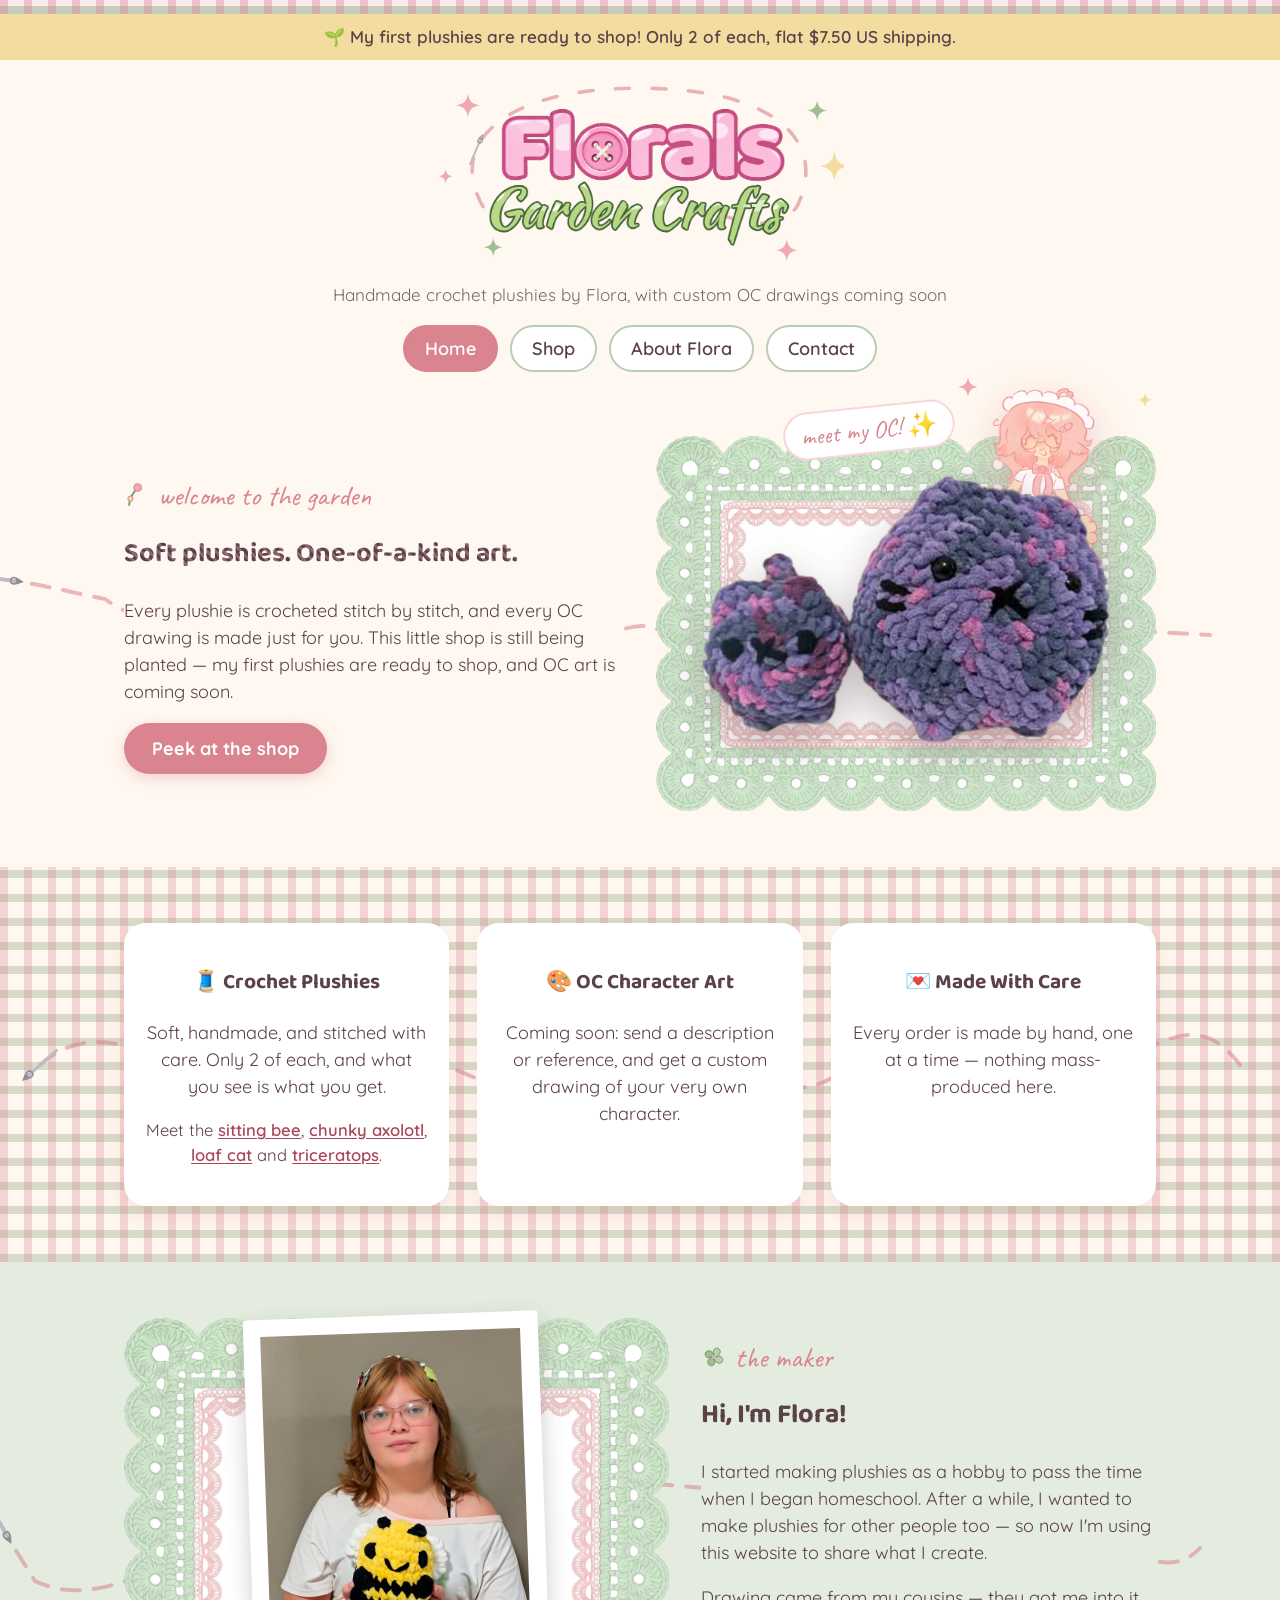
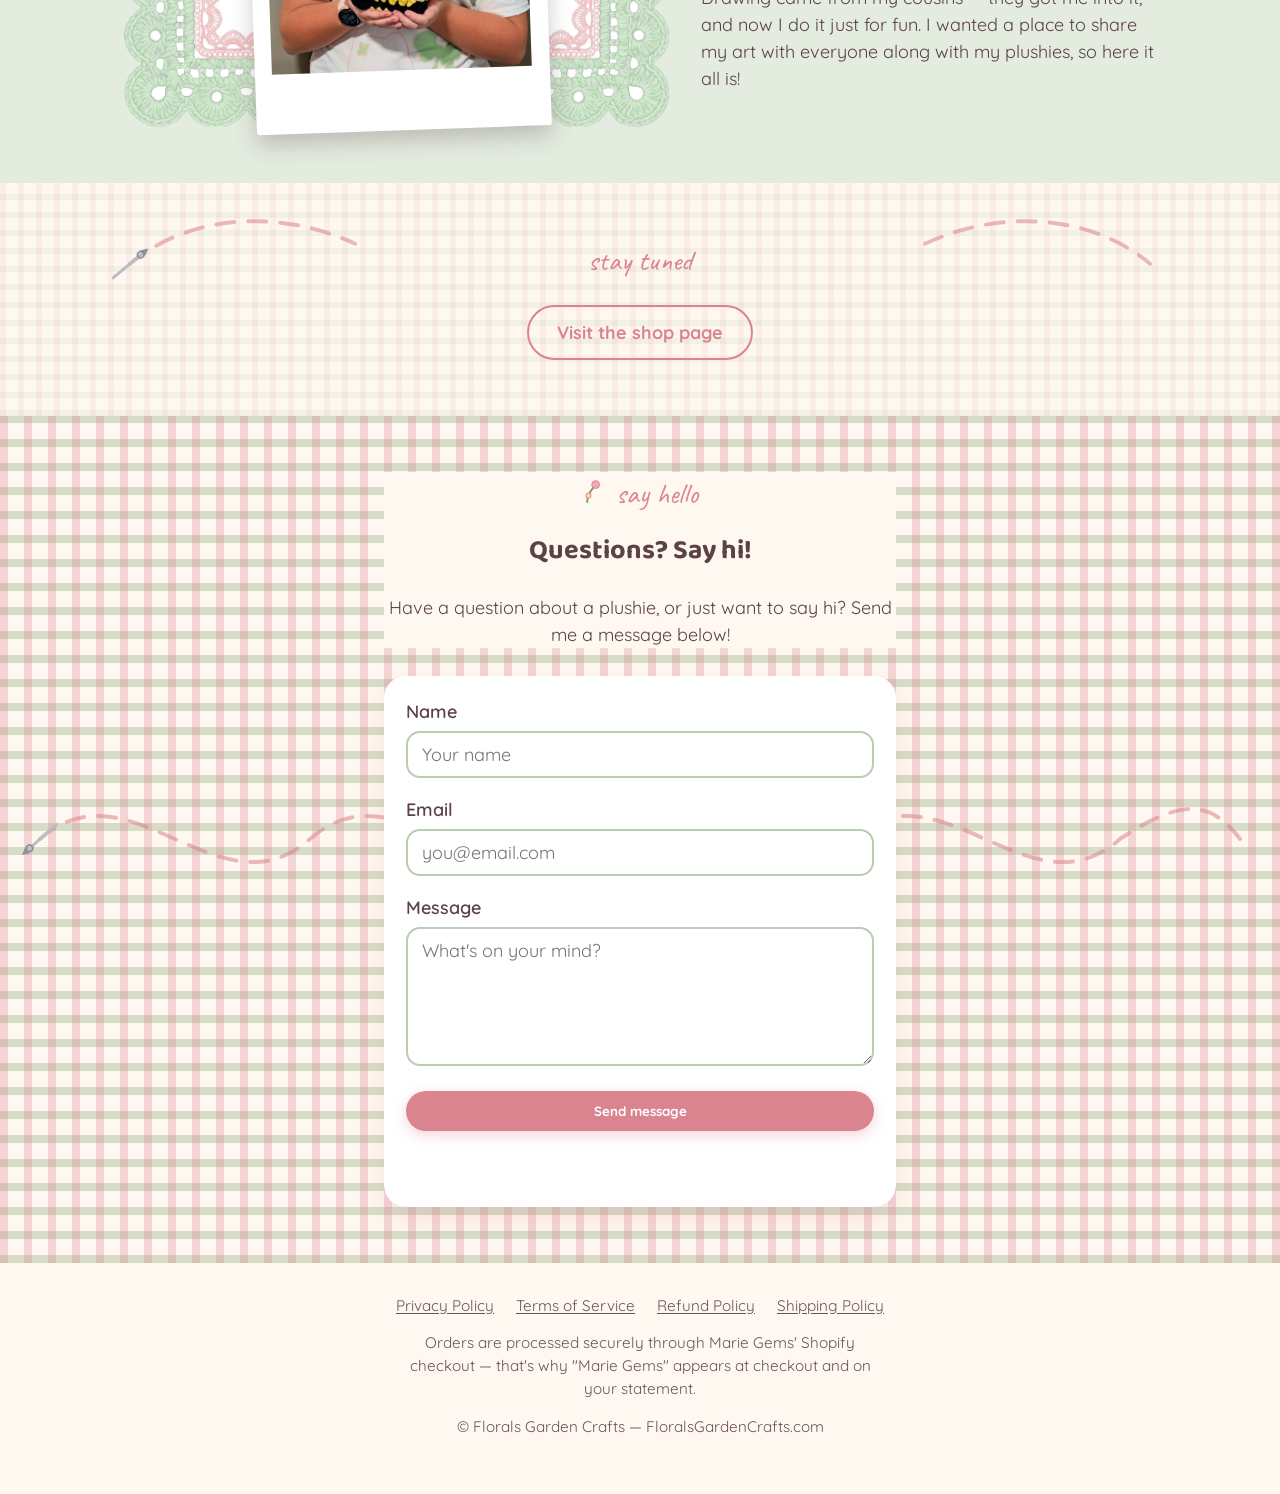
==== index.html @ adfc2976 "Add cache-busting version to CSS/JS links so returning visitors get current styles Co-Authored-By: C" ====
<!DOCTYPE html>
<html lang="en">
<head>
<meta charset="UTF-8">
<meta name="viewport" content="width=device-width, initial-scale=1.0">
<title>Handmade Crochet Plushies by Flora | Florals Garden Crafts</title>
<meta name="description" content="Shop handmade crochet plushies made by Flora: a sitting bee, chunky axolotl, loaf cat and triceratops. Only 2 of each, with flat $7.50 US shipping. Buy now.">
<meta name="robots" content="index, follow, max-image-preview:large">
<link rel="canonical" href="https://floralsgardencrafts.com/">
<meta name="theme-color" content="#F7D7DC">
<link rel="icon" href="favicon.ico" sizes="any">
<link rel="apple-touch-icon" href="apple-touch-icon.png">
<meta property="og:type" content="website">
<meta property="og:site_name" content="Florals Garden Crafts">
<meta property="og:title" content="Handmade Crochet Plushies by Flora | Florals Garden Crafts">
<meta property="og:description" content="Shop handmade crochet plushies made by Flora: a sitting bee, chunky axolotl, loaf cat and triceratops. Only 2 of each, with flat $7.50 US shipping. Buy now.">
<meta property="og:url" content="https://floralsgardencrafts.com/">
<meta property="og:image" content="https://floralsgardencrafts.com/og-image.jpg">
<meta property="og:image:width" content="1200">
<meta property="og:image:height" content="630">
<meta property="og:image:alt" content="Florals Garden Crafts logo above four handmade crochet plushies: a sitting bee, a chunky axolotl, a loaf cat and a triceratops">
<meta name="twitter:card" content="summary_large_image">
<meta name="twitter:title" content="Handmade Crochet Plushies by Flora | Florals Garden Crafts">
<meta name="twitter:description" content="Shop handmade crochet plushies made by Flora: a sitting bee, chunky axolotl, loaf cat and triceratops. Only 2 of each, with flat $7.50 US shipping. Buy now.">
<meta name="twitter:image" content="https://floralsgardencrafts.com/og-image.jpg">
<link rel="preconnect" href="https://fonts.googleapis.com">
<link rel="preconnect" href="https://fonts.gstatic.com" crossorigin>
<link rel="stylesheet" href="https://fonts.googleapis.com/css2?family=Baloo+2:wght@500;700;800&family=Caveat:wght@600;700&family=Quicksand:wght@400;500;600;700&display=swap">
<link rel="preload" as="image" href="assets/photo-frame.webp" type="image/webp" fetchpriority="high">
<link rel="stylesheet" href="style.css?v=20260921b">
<script type="application/ld+json">
{
  "@context": "https://schema.org",
  "@graph": [
    {
      "@type": "Organization",
      "@id": "https://floralsgardencrafts.com/#organization",
      "name": "Florals Garden Crafts",
      "url": "https://floralsgardencrafts.com/",
      "logo": {
        "@type": "ImageObject",
        "url": "https://floralsgardencrafts.com/assets/logo.png",
        "width": 900,
        "height": 469
      },
      "description": "Florals Garden Crafts is a small handmade shop by Flora. She crochets plushies by hand and will offer custom OC (original character) drawings soon. Orders check out through the Marie Gems Shopify store, which Flora's mom runs.",
      "contactPoint": {
        "@type": "ContactPoint",
        "contactType": "customer support",
        "url": "https://floralsgardencrafts.com/contact.html"
      }
    },
    {
      "@type": "WebSite",
      "@id": "https://floralsgardencrafts.com/#website",
      "url": "https://floralsgardencrafts.com/",
      "name": "Florals Garden Crafts",
      "inLanguage": "en-US",
      "publisher": {
        "@id": "https://floralsgardencrafts.com/#organization"
      }
    },
    {
      "@id": "https://floralsgardencrafts.com/#webpage",
      "url": "https://floralsgardencrafts.com/",
      "name": "Handmade Crochet Plushies by Flora | Florals Garden Crafts",
      "description": "Shop handmade crochet plushies made by Flora: a sitting bee, chunky axolotl, loaf cat and triceratops. Only 2 of each, with flat $7.50 US shipping. Buy now.",
      "inLanguage": "en-US",
      "isPartOf": {
        "@id": "https://floralsgardencrafts.com/#website"
      },
      "about": {
        "@id": "https://floralsgardencrafts.com/#organization"
      },
      "primaryImageOfPage": {
        "@type": "ImageObject",
        "url": "https://floralsgardencrafts.com/og-image.jpg",
        "width": 1200,
        "height": 630
      },
      "@type": "WebPage"
    }
  ]
}
</script>
</head>
<body>
<a class="skip-link" href="#main">Skip to main content</a>

<div class="gingham-strip"></div>
<div class="coming-soon-banner">🌱 My first plushies are ready to shop! Only 2 of each, flat $7.50 US shipping.</div>

<header class="site-header wrap">
  <a href="/" class="wordmark">
    <div class="logo-frame">
      <svg class="logo-swoosh" viewBox="0 0 400 210" aria-hidden="true">
        <defs>
          <path id="fgc-sparkle" d="M0,-9 C1,-3 3,-1 9,0 C3,1 1,3 0,9 C-1,3 -3,1 -9,0 C-3,-1 -1,-3 0,-9 Z"/>
        </defs>
        <path id="logoSwooshPath" class="logo-swoosh-yarn" d="M45,135 C10,75 60,18 200,18 C340,18 385,75 355,135 C335,162 300,150 270,140" fill="none" stroke="#D9848F" stroke-width="3.5" stroke-linecap="round" opacity="0.6"/>
        <g transform="translate(30,35) scale(1.3)"><use href="#fgc-sparkle" class="logo-sparkle" fill="#F0A9B4" style="animation-delay: 0s;"/></g>
        <g transform="translate(375,40) scale(1.1)"><use href="#fgc-sparkle" class="logo-sparkle" fill="#9EBF93" style="animation-delay: 0.5s;"/></g>
        <g transform="translate(55,175) scale(1)"><use href="#fgc-sparkle" class="logo-sparkle" fill="#9EBF93" style="animation-delay: 1s;"/></g>
        <g transform="translate(345,178) scale(1.2)"><use href="#fgc-sparkle" class="logo-sparkle" fill="#F0A9B4" style="animation-delay: 1.5s;"/></g>
        <g transform="translate(392,95) scale(1.6)"><use href="#fgc-sparkle" class="logo-sparkle" fill="#F3DCA0" style="animation-delay: 0.8s;"/></g>
        <g transform="translate(8,105) scale(0.8)"><use href="#fgc-sparkle" class="logo-sparkle" fill="#F0A9B4" style="animation-delay: 1.9s;"/></g>
        <g class="logo-stitch-needle">
          <path d="M16,0 L11,-2.4 L11,2.4 Z" fill="#8A9096"/>
          <line x1="13" y1="0" x2="-16" y2="0" stroke="#B9BEC4" stroke-width="2" stroke-linecap="round"/>
          <circle cx="9" cy="0" r="2.2" fill="none" stroke="#8A9096" stroke-width="1.1"/>
          <animateMotion dur="16s" repeatCount="indefinite" rotate="auto">
            <mpath href="#logoSwooshPath"/>
          </animateMotion>
        </g>
      </svg>
      <img src="assets/logo.webp" alt="Florals Garden Crafts" class="site-logo" width="900" height="469">
    </div>
  </a>
  <p class="tagline">Handmade crochet plushies by Flora, with custom OC drawings coming soon</p>
  <input type="checkbox" id="nav-toggle" class="nav-toggle-checkbox" aria-label="Menu">
  <label for="nav-toggle" class="nav-toggle-label" aria-label="Toggle menu">
    <span></span><span></span><span></span>
  </label>
  <nav class="main-nav">
    <a href="/" class="active">Home</a>
    <a href="shop.html">Shop</a>
    <a href="#about">About Flora</a>
    <a href="contact.html">Contact</a>
  </nav>
</header>

<main id="main">

<section>
  <div class="wrap grid-2 weave-host hero-grid">
    <div class="mascot-hero-wrap">
      <span class="mascot-tag">meet my OC! ✨</span>
      <span class="mascot-img-wrap">
        <img src="assets/mascot-flora.webp" alt="Florals Garden Crafts mascot — a pink-haired chibi character in a lace-trimmed dress, one of Flora's own OC drawings" class="mascot-hero" width="440" height="743">
        <svg class="mascot-sparkle" viewBox="0 0 20 20" style="top: -12px; left: -10px; animation-delay: 0s;" aria-hidden="true"><path d="M10,1 C11,7 13,9 19,10 C13,11 11,13 10,19 C9,13 7,11 1,10 C7,9 9,7 10,1 Z" fill="#F0A9B4"/></svg>
        <svg class="mascot-sparkle" viewBox="0 0 20 20" style="top: 4px; right: -16px; width: 16px; height: 16px; animation-delay: 0.6s;" aria-hidden="true"><path d="M10,1 C11,7 13,9 19,10 C13,11 11,13 10,19 C9,13 7,11 1,10 C7,9 9,7 10,1 Z" fill="#F3DCA0"/></svg>
        <svg class="mascot-sparkle" viewBox="0 0 20 20" style="top: 40%; left: -18px; width: 18px; height: 18px; animation-delay: 1.1s;" aria-hidden="true"><path d="M10,1 C11,7 13,9 19,10 C13,11 11,13 10,19 C9,13 7,11 1,10 C7,9 9,7 10,1 Z" fill="#9EBF93"/></svg>
      </span>
    </div>
    <div class="stitch-overlay-mobile" style="top: -40px; width: 220px; height: 780px;">
      <svg class="stitch-yarn-svg" viewBox="0 0 220 780" aria-hidden="true">
        <path class="stitch-yarn" d="M 110,-20 C 20,60 200,130 110,200 C 20,270 200,340 110,410 C 20,480 200,550 110,620 C 40,670 90,700 110,740"/>
      </svg>
      <svg class="stitch-needle-v" width="16" height="52" viewBox="0 0 16 52" aria-hidden="true" style="offset-path: path('M 110,-20 C 20,60 200,130 110,200 C 20,270 200,340 110,410 C 20,480 200,550 110,620 C 40,670 90,700 110,740');">
        <line x1="8" y1="6" x2="8" y2="48" stroke="#B9BEC4" stroke-width="3" stroke-linecap="round"/>
        <circle cx="8" cy="12" r="3.2" fill="none" stroke="#8A9096" stroke-width="1.6"/>
        <path d="M8,2 L11.5,9 L4.5,9 Z" fill="#8A9096"/>
      </svg>
    </div>
    <div class="stitch-overlay-hero">
      <svg class="stitch-yarn-svg" viewBox="0 0 1160 440" aria-hidden="true">
        <path class="stitch-yarn" d="M -60,175 C -20,180 10,188 45,195 C 90,230 250,260 420,255 C 480,250 520,235 564,225 C 580,220 590,222 596,225 C 700,230 900,225 1096,228 C 1115,229 1135,230 1150,231"/>
      </svg>
      <svg class="stitch-needle-hero" width="52" height="16" viewBox="0 0 52 16" aria-hidden="true">
        <line x1="6" y1="8" x2="48" y2="8" stroke="#B9BEC4" stroke-width="3" stroke-linecap="round"/>
        <circle cx="12" cy="8" r="3.2" fill="none" stroke="#8A9096" stroke-width="1.6"/>
        <path d="M2,8 L9,4.5 L9,11.5 Z" fill="#8A9096"/>
      </svg>
    </div>
    <div class="above-stitch">
      <div class="eyebrow-row">
        <svg class="mini-flourish" width="26" height="26" viewBox="0 0 40 40" fill="none" aria-hidden="true">
          <path d="M8 34 C8 20 16 14 20 8" stroke="#7A9D6E" stroke-width="3" stroke-linecap="round"/>
          <circle cx="21" cy="7" r="6" fill="#F0A9B4" stroke="#D9848F" stroke-width="1.5"/>
          <circle cx="10" cy="24" r="4" fill="#F3DCA0" stroke="#D9848F" stroke-width="1.5"/>
        </svg>
        <span class="eyebrow">welcome to the garden</span>
      </div>
      <h1>
        <span class="stitch-word" style="animation-delay: 0.1s;"><span class="yarn-text">Soft</span></span>
        <span class="stitch-word" style="animation-delay: 0.28s;"><span class="yarn-text">plushies.</span></span>
        <span class="stitch-word" style="animation-delay: 0.46s;"><span class="yarn-text">One-of-a-kind</span></span>
        <span class="stitch-word" style="animation-delay: 0.64s;"><span class="yarn-text">art.</span></span>
      </h1>
      <p>Every plushie is crocheted stitch by stitch, and every OC drawing is made just for you. This little shop is still being planted — my first plushies are ready to shop, and OC art is coming soon.</p>
      <a href="shop.html" class="btn-pill">Peek at the shop</a>
    </div>
    <div class="photo-frame">
      <img src="assets/plushie-mama-and-kitten.webp" alt="Preview: a mama and baby crochet cat plushie set, in purple and pink yarn — not yet a live product" class="photo-frame-pop" style="width: 82%;" width="800" height="524" fetchpriority="high">
    </div>
  </div>
</section>

<section class="gingham-bg">
  <div class="wrap weave-host">
    <div class="stitch-overlay">
      <svg class="stitch-yarn-svg" viewBox="0 0 1160 200" aria-hidden="true">
        <path class="stitch-yarn" d="M -20,100 C 70,20 160,180 250,100 C 340,20 430,180 520,100 C 610,20 700,180 790,100 C 880,20 970,180 1060,100 C 1120,60 1150,60 1180,100"/>
      </svg>
      <svg class="stitch-needle" width="52" height="16" viewBox="0 0 52 16" aria-hidden="true">
        <line x1="6" y1="8" x2="48" y2="8" stroke="#B9BEC4" stroke-width="3" stroke-linecap="round"/>
        <circle cx="12" cy="8" r="3.2" fill="none" stroke="#8A9096" stroke-width="1.6"/>
        <path d="M2,8 L9,4.5 L9,11.5 Z" fill="#8A9096"/>
      </svg>
    </div>
    <div class="stitch-overlay-mobile" style="top: -60px; width: 220px; height: 740px;">
      <svg class="stitch-yarn-svg" viewBox="0 0 220 740" aria-hidden="true">
        <path class="stitch-yarn" d="M 110,20 C 20,110 200,200 110,290 C 20,380 200,470 110,560 C 20,650 90,700 110,740"/>
      </svg>
      <svg class="stitch-needle-v" width="16" height="52" viewBox="0 0 16 52" aria-hidden="true" style="offset-path: path('M 110,20 C 20,110 200,200 110,290 C 20,380 200,470 110,560 C 20,650 90,700 110,740');">
        <line x1="8" y1="6" x2="8" y2="48" stroke="#B9BEC4" stroke-width="3" stroke-linecap="round"/>
        <circle cx="8" cy="12" r="3.2" fill="none" stroke="#8A9096" stroke-width="1.6"/>
        <path d="M8,2 L11.5,9 L4.5,9 Z" fill="#8A9096"/>
      </svg>
    </div>
    <h2 class="sr-only">What I make</h2>
    <div class="grid-cards">
      <div class="scallop-card center reveal" style="transition-delay: 0s;">
        <h3>🧵 Crochet Plushies</h3>
        <p>Soft, handmade, and stitched with care. Only 2 of each, and what you see is what you get.</p>
        <p class="card-links">Meet the <a class="text-link" href="shop.html#sitting-bee">sitting bee</a>, <a class="text-link" href="shop.html#chunky-axolotl">chunky axolotl</a>, <a class="text-link" href="shop.html#loaf-cat">loaf cat</a> and <a class="text-link" href="shop.html#triceratops">triceratops</a>.</p>
      </div>
      <div class="scallop-card center reveal" style="transition-delay: 0.08s;">
        <h3>🎨 OC Character Art</h3>
        <p>Coming soon: send a description or reference, and get a custom drawing of your very own character.</p>
      </div>
      <div class="scallop-card center reveal" style="transition-delay: 0.16s;">
        <h3>💌 Made With Care</h3>
        <p>Every order is made by hand, one at a time — nothing mass-produced here.</p>
      </div>
    </div>
  </div>
</section>

<section id="about" class="sage-bg">
  <div class="wrap grid-2 weave-host">
    <div class="stitch-overlay-mobile" style="top: -40px; width: 220px; height: 360px;">
      <svg class="stitch-yarn-svg" viewBox="0 0 220 360" aria-hidden="true">
        <path class="stitch-yarn" d="M 110,10 C 20,90 200,170 110,250 C 40,310 80,340 110,360"/>
      </svg>
      <svg class="stitch-needle-v" width="16" height="52" viewBox="0 0 16 52" aria-hidden="true" style="offset-path: path('M 110,10 C 20,90 200,170 110,250 C 40,310 80,340 110,360');">
        <line x1="8" y1="6" x2="8" y2="48" stroke="#B9BEC4" stroke-width="3" stroke-linecap="round"/>
        <circle cx="8" cy="12" r="3.2" fill="none" stroke="#8A9096" stroke-width="1.6"/>
        <path d="M8,2 L11.5,9 L4.5,9 Z" fill="#8A9096"/>
      </svg>
    </div>
    <div class="stitch-overlay-about">
      <svg class="stitch-yarn-svg" viewBox="0 0 1160 460" aria-hidden="true">
        <path class="stitch-yarn" d="M -60,230 C -48,252 -35,272 -25,288 C 20,310 75,290 135,255 C 260,210 420,195 480,193 C 520,191 550,190 564,190 C 578,189 588,190 596,191 C 720,200 900,225 1000,245 C 1040,255 1075,262 1096,268 C 1112,272 1128,268 1140,255"/>
      </svg>
      <svg class="stitch-needle-about" width="52" height="16" viewBox="0 0 52 16" aria-hidden="true">
        <line x1="6" y1="8" x2="48" y2="8" stroke="#B9BEC4" stroke-width="3" stroke-linecap="round"/>
        <circle cx="12" cy="8" r="3.2" fill="none" stroke="#8A9096" stroke-width="1.6"/>
        <path d="M2,8 L9,4.5 L9,11.5 Z" fill="#8A9096"/>
      </svg>
    </div>
    <div class="photo-frame reveal" style="transition-delay: 0s;">
      <figure class="polaroid">
        <img src="assets/flora/flora-about.jpg" width="1229" height="1600" alt="Flora holding the yellow and black crochet sitting bee plushie she made" loading="lazy">
      </figure>
    </div>
    <div class="reveal above-stitch-sage" style="transition-delay: 0.15s;">
      <div class="eyebrow-row">
        <svg class="mini-flourish" width="26" height="26" viewBox="0 0 40 40" fill="none" aria-hidden="true">
          <path d="M20 20 C20 12 12 8 8 12 C4 16 8 24 16 20 Z" fill="#9EBF93" stroke="#6C9660" stroke-width="1.5"/>
          <path d="M20 20 C28 20 32 12 28 8 C24 4 16 8 20 16 Z" fill="#B7D1AC" stroke="#6C9660" stroke-width="1.5"/>
          <path d="M20 20 C12 20 8 28 12 32 C16 36 24 32 20 24 Z" fill="#9EBF93" stroke="#6C9660" stroke-width="1.5"/>
          <path d="M20 20 C20 28 28 32 32 28 C36 24 32 16 24 20 Z" fill="#B7D1AC" stroke="#6C9660" stroke-width="1.5"/>
          <circle cx="20" cy="20" r="3" fill="#F0A9B4"/>
        </svg>
        <span class="eyebrow">the maker</span>
      </div>
      <h2>
        <span class="stitch-word" style="animation-delay: 0.1s;">Hi,</span>
        <span class="stitch-word" style="animation-delay: 0.28s;">I'm</span>
        <span class="stitch-word" style="animation-delay: 0.46s;">Flora!</span>
      </h2>
      <p>I started making plushies as a hobby to pass the time when I began homeschool. After a while, I wanted to make plushies for other people too — so now I'm using this website to share what I create.</p>
      <p>Drawing came from my cousins — they got me into it, and now I do it just for fun. I wanted a place to share my art with everyone along with my plushies, so here it all is!</p>
    </div>
  </div>
</section>

<section id="stay-tuned" class="pink-gingham-bg">
  <div class="wrap center weave-host">
    <div class="stitch-overlay-mobile" style="top: -56px; width: 220px; height: 90px;">
      <svg class="stitch-yarn-svg" viewBox="0 0 220 90" aria-hidden="true">
        <path class="stitch-yarn" d="M 110,-30 C 30,20 190,40 110,60"/>
      </svg>
    </div>
    <div class="stitch-overlay-stay">
      <svg class="stitch-yarn-svg" viewBox="0 0 1080 222.5" aria-hidden="true">
        <path class="stitch-yarn" d="M 30,75 C 90,25 180,20 255,55"/>
        <path class="stitch-yarn" d="M 825,55 C 900,20 990,25 1050,75"/>
      </svg>
      <svg class="stitch-needle-stay-left" width="52" height="16" viewBox="0 0 52 16" aria-hidden="true">
        <line x1="6" y1="8" x2="48" y2="8" stroke="#B9BEC4" stroke-width="3" stroke-linecap="round"/>
        <circle cx="12" cy="8" r="3.2" fill="none" stroke="#8A9096" stroke-width="1.6"/>
        <path d="M2,8 L9,4.5 L9,11.5 Z" fill="#8A9096"/>
      </svg>
    </div>
    <div class="reveal">
      <span class="eyebrow">stay tuned</span>
      <div id="fd-form-6aaf0e5309efceba11a1e3c9" class="newsletter-embed"></div>
      <a href="shop.html" class="btn-pill outline">Visit the shop page</a>
    </div>
  </div>
</section>

<section id="say-hello" class="gingham-bg">
  <div class="wrap weave-host" style="max-width: 560px;">
    <div class="stitch-overlay">
      <svg class="stitch-yarn-svg" viewBox="0 0 1160 200" aria-hidden="true">
        <path class="stitch-yarn" d="M -20,100 C 70,20 160,180 250,100 C 340,20 430,180 520,100 C 610,20 700,180 790,100 C 880,20 970,180 1060,100 C 1120,60 1150,60 1180,100"/>
      </svg>
      <svg class="stitch-needle" width="52" height="16" viewBox="0 0 52 16" aria-hidden="true">
        <line x1="6" y1="8" x2="48" y2="8" stroke="#B9BEC4" stroke-width="3" stroke-linecap="round"/>
        <circle cx="12" cy="8" r="3.2" fill="none" stroke="#8A9096" stroke-width="1.6"/>
        <path d="M2,8 L9,4.5 L9,11.5 Z" fill="#8A9096"/>
      </svg>
    </div>
    <div class="stitch-overlay-mobile" style="top: -40px; width: 220px; height: 620px;">
      <svg class="stitch-yarn-svg" viewBox="0 0 220 620" aria-hidden="true">
        <path class="stitch-yarn" d="M 110,-20 C 20,60 200,140 110,220 C 20,300 200,380 110,460 C 40,520 90,560 110,620"/>
      </svg>
      <svg class="stitch-needle-v" width="16" height="52" viewBox="0 0 16 52" aria-hidden="true" style="offset-path: path('M 110,-20 C 20,60 200,140 110,220 C 20,300 200,380 110,460 C 40,520 90,560 110,620');">
        <line x1="8" y1="6" x2="8" y2="48" stroke="#B9BEC4" stroke-width="3" stroke-linecap="round"/>
        <circle cx="8" cy="12" r="3.2" fill="none" stroke="#8A9096" stroke-width="1.6"/>
        <path d="M8,2 L11.5,9 L4.5,9 Z" fill="#8A9096"/>
      </svg>
    </div>
    <div class="center above-stitch reveal" style="margin-bottom: 28px;">
      <div class="eyebrow-row" style="justify-content: center;">
        <svg class="mini-flourish" width="26" height="26" viewBox="0 0 40 40" fill="none" aria-hidden="true">
          <path d="M8 34 C8 20 16 14 20 8" stroke="#7A9D6E" stroke-width="3" stroke-linecap="round"/>
          <circle cx="21" cy="7" r="6" fill="#F0A9B4" stroke="#D9848F" stroke-width="1.5"/>
          <circle cx="10" cy="24" r="4" fill="#F3DCA0" stroke="#D9848F" stroke-width="1.5"/>
        </svg>
        <span class="eyebrow">say hello</span>
      </div>
      <h2>
        <span class="stitch-word" style="animation-delay: 0.1s;">Questions?</span>
        <span class="stitch-word" style="animation-delay: 0.28s;">Say</span>
        <span class="stitch-word" style="animation-delay: 0.46s;">hi!</span>
      </h2>
      <p>Have a question about a plushie, or just want to say hi? Send me a message below!</p>
    </div>
    <div class="scallop-card reveal">
      <form class="contact-form" id="homeContactForm" action="contact-handler.php" method="post">
        <label for="home-name">Name</label>
        <input type="text" id="home-name" name="name" placeholder="Your name" autocomplete="name" required>

        <label for="home-email">Email</label>
        <input type="email" id="home-email" name="email" placeholder="you@email.com" autocomplete="email" required>

        <label for="home-message">Message</label>
        <textarea id="home-message" name="message" rows="5" placeholder="What's on your mind?" required></textarea>

        <div style="position: absolute; left: -9999px;" aria-hidden="true">
          <label for="home-website">Website</label>
          <input type="text" id="home-website" name="website" tabindex="-1" autocomplete="off">
        </div>

        <button type="submit" class="btn-pill" style="width: 100%; margin-top: 18px;">Send message</button>
        <p class="form-status" role="status"></p>
      </form>
    </div>
  </div>
</section>

</main>

<footer>
  <div class="wrap footer-links">
    <a href="https://checkout.shopify.com/55945855031/policies/24061313079.html?locale=en">Privacy Policy</a>
    <a href="https://checkout.shopify.com/55945855031/policies/24061345847.html?locale=en">Terms of Service</a>
    <a href="https://checkout.shopify.com/55945855031/policies/24061280311.html?locale=en">Refund Policy</a>
    <a href="https://checkout.shopify.com/55945855031/policies/24061378615.html?locale=en">Shipping Policy</a>
  </div>
  <p class="wrap footer-note">Orders are processed securely through Marie Gems' Shopify checkout — that's why "Marie Gems" appears at checkout and on your statement.</p>
  <p>&copy; Florals Garden Crafts — FloralsGardenCrafts.com</p>
</footer>

<script src="scroll-reveal.js?v=20260921b"></script>
<script src="newsletter-form.js?v=20260921b"></script>
<script src="contact-form.js?v=20260921b"></script>
</body>
</html>
---- style.css ----
/* Florals Garden Crafts — shared styles
   Tokens per DESIGN.md "Florals Garden Crafts" section. */

/* Fonts (Baloo 2, Caveat, Quicksand) are loaded with <link> tags in each page's <head>,
   not @import here, so the browser can fetch them in parallel with this file. */

:root {
  --fgc-cream: #FFF8F0;
  --fgc-blush: #F7D7DC;
  --fgc-sage: #B9CDB2;
  --fgc-butter: #F3DCA0;
  --fgc-rose-deep: #D9848F;
  --fgc-ink: #5B4148;
  --fgc-rose-text: #A8465A;   /* darker rose for small text links: 5.7:1 on white (the brand rose is 2.8:1) */

  --fgc-blush-soft: #FCEBEE;
  --fgc-sage-soft: #E3ECDF;
}

* { box-sizing: border-box; }

html, body {
  margin: 0;
  padding: 0;
  background: var(--fgc-cream);
  color: var(--fgc-ink);
  font-family: 'Quicksand', sans-serif;
  font-size: 18px;
  line-height: 1.5;
}

a { color: var(--fgc-rose-deep); }

img { max-width: 100%; display: block; }

/* ---------- Layout ---------- */

.wrap {
  max-width: 1080px;
  margin: 0 auto;
  padding: 0 24px;
}

/* ---------- Gingham texture strip ---------- */

.gingham-strip {
  height: 14px;
  width: 100%;
  background:
    repeating-linear-gradient(90deg, rgba(217,132,143,0.4) 0 8px, transparent 8px 24px),
    repeating-linear-gradient(0deg, rgba(122,157,110,0.4) 0 8px, transparent 8px 24px),
    var(--fgc-blush-soft);
}

.gingham-bg {
  background:
    repeating-linear-gradient(90deg, rgba(217,132,143,0.3) 0 8px, transparent 8px 24px),
    repeating-linear-gradient(0deg, rgba(122,157,110,0.3) 0 8px, transparent 8px 24px),
    var(--fgc-cream);
}

.polka-bg {
  background-image: radial-gradient(circle, rgba(217,132,143,0.3) 3px, transparent 3.5px);
  background-size: 26px 26px;
  background-color: var(--fgc-sage-soft);
}

.pink-gingham-bg {
  background:
    repeating-linear-gradient(90deg, rgba(217,132,143,0.09) 0 6px, transparent 6px 18px),
    repeating-linear-gradient(0deg, rgba(122,157,110,0.09) 0 6px, transparent 6px 18px),
    var(--fgc-cream);
}

/* ---------- Header / nav ---------- */

.site-header {
  position: relative;
  padding: 28px 0 8px;
  text-align: center;
}

.wordmark {
  display: inline-flex;
  text-decoration: none;
}

.logo-frame {
  position: relative;
  display: inline-block;
}

.logo-swoosh {
  position: absolute;
  top: -10%;
  left: -10%;
  width: 120%;
  height: 120%;
  z-index: 0;
  pointer-events: none;
}

.site-logo {
  position: relative;
  z-index: 1;
  width: 340px;
  max-width: 80vw;
  height: auto;
}

.logo-swoosh-yarn {
  stroke-dasharray: 14 22;
  animation: stitch-flow 7s linear infinite;
}

.logo-sparkle {
  animation: sparkle-twinkle 2.4s ease-in-out infinite;
  transform-box: fill-box;
  transform-origin: center;
}

@keyframes sparkle-twinkle {
  0%, 100% { opacity: 0.3; transform: scale(0.8); }
  50% { opacity: 1; transform: scale(1.15); }
}

.tagline {
  margin-top: 10px;
  font-size: 0.95rem;
  color: var(--fgc-ink);
  opacity: 0.8;
}

nav.main-nav {
  margin-top: 18px;
  display: flex;
  justify-content: center;
  gap: 12px;
  font-weight: 600;
}

nav.main-nav a {
  color: var(--fgc-ink);
  text-decoration: none;
  padding: 8px 20px;
  border-radius: 999px;
  border: 2px solid var(--fgc-sage);
  background: #fff;
}
nav.main-nav a:hover {
  border-color: var(--fgc-rose-deep);
}
nav.main-nav a.active {
  background: var(--fgc-rose-deep);
  border-color: var(--fgc-rose-deep);
  color: #fff;
}

/* ---------- Mobile nav toggle (checkbox hack, no JS) ---------- */

.nav-toggle-checkbox {
  display: none;
}

.nav-toggle-label {
  display: none;
  position: absolute;
  top: 32px;
  right: 24px;
  width: 32px;
  height: 24px;
  flex-direction: column;
  justify-content: space-between;
  cursor: pointer;
  z-index: 2;
}

.nav-toggle-label span {
  display: block;
  height: 3px;
  border-radius: 3px;
  background: var(--fgc-rose-deep);
  transition: transform 0.2s ease, opacity 0.2s ease;
}

@media (max-width: 700px) {
  .nav-toggle-label { display: flex; }

  /* The checkbox stays a real control (keyboard and screen reader reachable): invisible, 44x44, centered over the bars */
  .nav-toggle-checkbox {
    display: block;
    position: absolute;
    top: 22px;
    right: 18px;
    width: 44px;
    height: 44px;
    margin: 0;
    opacity: 0;
    cursor: pointer;
    z-index: 3;
  }
  .nav-toggle-checkbox:focus-visible ~ .nav-toggle-label {
    outline: 3px solid var(--fgc-ink);
    outline-offset: 8px;
    border-radius: 4px;
  }

  nav.main-nav {
    display: none;
    flex-direction: column;
    align-items: stretch;
    gap: 10px;
    margin-top: 14px;
  }

  nav.main-nav a { text-align: center; }

  .nav-toggle-checkbox:checked ~ nav.main-nav {
    display: flex;
  }

  .nav-toggle-checkbox:checked ~ .nav-toggle-label span:nth-child(1) {
    transform: translateY(9px) rotate(45deg);
  }
  .nav-toggle-checkbox:checked ~ .nav-toggle-label span:nth-child(2) {
    opacity: 0;
  }
  .nav-toggle-checkbox:checked ~ .nav-toggle-label span:nth-child(3) {
    transform: translateY(-9px) rotate(-45deg);
  }
}

/* ---------- Buttons ---------- */

.btn-pill {
  display: inline-block;
  background: var(--fgc-rose-deep);
  color: #fff;
  font-weight: 700;
  font-family: 'Quicksand', sans-serif;
  padding: 12px 28px;
  border-radius: 999px;
  text-decoration: none;
  border: none;
  cursor: pointer;
  box-shadow: 0 4px 14px rgba(217,132,143,0.35);
}
.btn-pill.outline {
  background: transparent;
  color: var(--fgc-rose-deep);
  border: 2px solid var(--fgc-rose-deep);
  box-shadow: none;
}

/* ---------- Sections ---------- */

section { padding: 56px 0; }
section.sage-bg { background: var(--fgc-sage-soft); }
section.blush-bg { background: var(--fgc-blush-soft); }

h1, h2, h3 {
  font-family: 'Baloo 2', sans-serif;
  font-weight: 700;
  color: var(--fgc-ink);
}

/* ---------- Yarn-textured, stitched-in heading (hero) ---------- */

.stitch-word {
  display: inline-block;
  opacity: 0;
  transform: translateY(16px) rotate(-5deg) scale(0.85);
  animation: stitch-word-in 0.55s cubic-bezier(0.34, 1.56, 0.64, 1) forwards;
}

.yarn-text {
  display: inline-block;
  background-image: repeating-linear-gradient(45deg, var(--fgc-ink) 0 3px, #8A6670 3px 6px);
  -webkit-background-clip: text;
  background-clip: text;
  -webkit-text-fill-color: transparent;
  color: transparent;
}

@keyframes stitch-word-in {
  to { opacity: 1; transform: translateY(0) rotate(0) scale(1); }
}

/* ---------- Scroll-reveal (IntersectionObserver-driven, see scroll-reveal.js) ---------- */

.reveal {
  opacity: 0;
  transform: translateY(28px);
  transition: opacity 0.7s ease, transform 0.7s ease;
}

.reveal.revealed {
  opacity: 1;
  transform: translateY(0);
}

.eyebrow {
  font-family: 'Caveat', cursive;
  font-size: 1.6rem;
  color: var(--fgc-rose-deep);
  display: block;
  margin-bottom: -6px;
}

.eyebrow-row {
  display: flex;
  align-items: center;
  gap: 8px;
  margin-bottom: -6px;
}
.eyebrow-row .eyebrow { margin-bottom: 0; }
.mini-flourish { flex-shrink: 0; }

.center { text-align: center; }

/* ---------- Contact form ---------- */

.contact-form { text-align: left; }

.contact-form label {
  display: block;
  font-weight: 600;
  margin: 18px 0 6px;
}
.contact-form label:first-child { margin-top: 0; }

.contact-form input[type="text"],
.contact-form input[type="email"],
.contact-form textarea {
  width: 100%;
  padding: 10px 14px;
  border-radius: 14px;
  border: 2px solid var(--fgc-sage);
  font-family: 'Quicksand', sans-serif;
  font-size: 1rem;
  color: var(--fgc-ink);
  background: #fff;
  box-sizing: border-box;
}

.contact-form input[type="text"]:focus,
.contact-form input[type="email"]:focus,
.contact-form textarea:focus {
  outline: none;
  border-color: var(--fgc-rose-deep);
}

.contact-form textarea {
  resize: vertical;
  min-height: 110px;
}

.form-status {
  margin-top: 14px;
  font-weight: 600;
  min-height: 1.2em;
}
.form-status-error { color: var(--fgc-rose-deep); }

/* ---------- Trust / parent-operated-commerce disclosure ---------- */

.trust-box {
  position: relative;
  z-index: 2;
  background: var(--fgc-sage-soft);
  border: 2px solid var(--fgc-sage);
  border-radius: 18px;
  padding: 18px 26px;
  margin: 0 0 32px;
  font-size: 0.95rem;
  line-height: 1.55;
  text-align: center;
}
.trust-box p { margin: 0; }

.skip-link {
  position: absolute;
  left: 8px;
  top: -60px;
  z-index: 100;
  padding: 10px 16px;
  border-radius: 10px;
  background: var(--fgc-ink);
  color: #fff;
  font-weight: 700;
  text-decoration: none;
}
.skip-link:focus { top: 8px; }

/* Text for search engines and screen readers that is not drawn on the page (section headings that keep the h1 > h2 > h3 order) */
.sr-only {
  position: absolute;
  width: 1px;
  height: 1px;
  padding: 0;
  margin: -1px;
  overflow: hidden;
  clip: rect(0, 0, 0, 0);
  white-space: nowrap;
  border: 0;
}

/* ---------- Questions and answers (shop page) ---------- */

.faq-list {
  display: grid;
  gap: 14px;
  margin: 24px 0 0;
  text-align: left;
}
.faq-item {
  background: #fff;
  border: 2px solid var(--fgc-sage);
  border-radius: 18px;
  padding: 16px 22px;
}
.faq-item h3 {
  margin: 0 0 6px;
  font-size: 1.1rem;
}
.faq-item p {
  margin: 0;
  font-size: 0.95rem;
  line-height: 1.6;
}
.faq-item a { color: var(--fgc-rose-text); font-weight: 600; text-decoration: underline; text-underline-offset: 2px; }
.text-link { color: var(--fgc-rose-text); font-weight: 600; text-decoration: underline; text-underline-offset: 2px; }
.card-links { margin-top: 10px; font-size: 0.92rem; }

/* Second note under the trust box (only 2 of each, no custom plushies, shipping) reads as a pair with it */
.trust-box.plushie-notes {
  background: var(--fgc-blush-soft);
  border-color: var(--fgc-blush);
  margin-top: -14px;
}

/* ---------- Listing detail list (price/turnaround/etc. on product cards) ---------- */

.listing-detail {
  list-style: none;
  padding: 0;
  margin: 12px 0 16px;
  font-size: 0.85rem;
  text-align: left;
}
.listing-detail li { margin: 4px 0; }
.listing-detail b { color: var(--fgc-ink); }

/* ---------- Real product cards (shop page) ---------- */

.slideshow {
  position: relative;
  aspect-ratio: 4 / 5;
  background: var(--fgc-blush-soft);   /* soft mat: portrait, square and landscape photos all show whole */
  border-radius: 16px;
  overflow: hidden;
  margin: 0 0 14px;
}

.slideshow .slide {
  position: absolute;
  inset: 0;
  width: 100%;
  height: 100%;
  object-fit: contain;
  opacity: 0;
  transition: opacity 0.8s ease;
}
.slideshow .slide.is-active { opacity: 1; }

.slideshow-dots {
  position: absolute;
  left: 0;
  right: 0;
  bottom: 2px;
  display: flex;
  justify-content: center;
  gap: 0;
  z-index: 2;
}
.slideshow-dots .dot {
  position: relative;
  width: 24px;
  height: 24px;
  padding: 0;
  border: 0;
  background: transparent;
  cursor: pointer;
}
.slideshow-dots .dot::before {
  content: "";
  position: absolute;
  left: 7px;
  top: 7px;
  width: 10px;
  height: 10px;
  border-radius: 50%;
  background: rgba(255, 255, 255, 0.85);
  box-shadow: 0 0 0 1px rgba(91, 65, 72, 0.3);
}
.slideshow-dots .dot.is-active::before { background: var(--fgc-rose-deep); }
.slideshow-dots .dot:focus-visible { outline: 2px solid var(--fgc-ink); outline-offset: -2px; border-radius: 50%; }

@media (prefers-reduced-motion: reduce) {
  .slideshow .slide { transition: none; }
}

/* Visitors who ask for less motion: every decorative animation ends immediately in its finished state */
@media (prefers-reduced-motion: reduce) {
  *, *::before, *::after {
    animation-duration: 0.01ms !important;
    animation-iteration-count: 1 !important;
    transition-duration: 0.01ms !important;
  }
}

/* No JavaScript: nothing waits for the scroll observer to become visible */
@media (scripting: none) {
  .reveal { opacity: 1; transform: none; }
}

.product-desc {
  margin: 0;
  font-size: 0.92rem;
  line-height: 1.55;
  opacity: 0.85;
}

.btn-block {
  display: block;
  width: 100%;
  text-align: center;
  box-sizing: border-box;
}

/* Cards in a row stretch to equal height; pin the Buy button to the bottom so
   the buttons line up even when a size line wraps differently. */
.scallop-card:has(> .slideshow) {
  display: flex;
  flex-direction: column;
}
.scallop-card:has(> .slideshow) > .btn-block { margin-top: auto; }

/* ---------- Coming-soon banner ---------- */

.coming-soon-banner {
  background: var(--fgc-butter);
  color: var(--fgc-ink);
  text-align: center;
  padding: 10px 16px;
  font-weight: 600;
  font-size: 0.95rem;
}

/* ---------- Scalloped card frame ---------- */

.scallop-card {
  --scallop-r: 14px;
  background: #fff;
  border-radius: 22px;
  padding: 22px;
  position: relative;
  z-index: 1;
  box-shadow: 0 10px 26px rgba(217,132,143,0.22);
  -webkit-mask-image: radial-gradient(circle var(--scallop-r) at var(--scallop-r) var(--scallop-r), transparent 98%, #000 100%),
    radial-gradient(circle var(--scallop-r) at calc(100% - var(--scallop-r)) var(--scallop-r), transparent 98%, #000 100%),
    radial-gradient(circle var(--scallop-r) at var(--scallop-r) calc(100% - var(--scallop-r)), transparent 98%, #000 100%),
    radial-gradient(circle var(--scallop-r) at calc(100% - var(--scallop-r)) calc(100% - var(--scallop-r)), transparent 98%, #000 100%);
  mask-image: none; /* fallback: keep rounded-rect look where mask unsupported */
}

/* ---------- Needle & yarn stitching animation ---------- */

.weave-host { position: relative; }

.above-stitch {
  position: relative;
  z-index: 1;
  background: var(--fgc-cream);
}

.above-stitch-sage {
  position: relative;
  z-index: 1;
  background: var(--fgc-sage-soft);
}

.stitch-overlay {
  position: absolute;
  top: 50%;
  left: 50%;
  width: 1160px;
  height: 200px;
  transform: translate(-50%, -50%);
  z-index: 0;
  pointer-events: none;
}

@media (max-width: 899px) {
  .stitch-overlay { display: none; }
}

.stitch-yarn-svg {
  position: absolute;
  inset: 0;
  width: 100%;
  height: 100%;
  overflow: visible;
}

.stitch-yarn {
  fill: none;
  stroke: var(--fgc-rose-deep);
  stroke-width: 4;
  stroke-linecap: round;
  stroke-dasharray: 18 14;
  opacity: 0.55;
  animation: stitch-flow 3.5s linear infinite;
}

@keyframes stitch-flow {
  to { stroke-dashoffset: -320; }
}

.stitch-needle {
  position: absolute;
  top: 0;
  left: 0;
  offset-path: path("M -20,100 C 70,20 160,180 250,100 C 340,20 430,180 520,100 C 610,20 700,180 790,100 C 880,20 970,180 1060,100 C 1120,60 1150,60 1180,100");
  offset-rotate: auto;
  animation: stitch-move 8s linear infinite;
}

@keyframes stitch-move {
  0% { offset-distance: 0%; }
  100% { offset-distance: 100%; }
}

.stitch-overlay-hero {
  position: absolute;
  top: 50%;
  left: 50%;
  width: 1160px;
  height: 440px;
  transform: translate(-50%, -50%);
  z-index: 0;
  pointer-events: none;
}

@media (max-width: 899px) {
  .stitch-overlay-hero { display: none; }
}

.stitch-needle-hero {
  position: absolute;
  top: 0;
  left: 0;
  offset-path: path("M -60,175 C -20,180 10,188 45,195 C 90,230 250,260 420,255 C 480,250 520,235 564,225 C 580,220 590,222 596,225 C 700,230 900,225 1096,228 C 1115,229 1135,230 1150,231");
  offset-rotate: auto;
  transform: rotate(180deg);
  animation: stitch-move 8s linear infinite;
}

.stitch-overlay-about {
  position: absolute;
  top: 50%;
  left: 50%;
  width: 1160px;
  height: 460px;
  transform: translate(-50%, -50%);
  z-index: 0;
  pointer-events: none;
}

@media (max-width: 899px) {
  .stitch-overlay-about { display: none; }
}

.stitch-needle-about {
  position: absolute;
  top: 0;
  left: 0;
  offset-path: path("M -60,230 C -48,252 -35,272 -25,288 C 20,310 75,290 135,255 C 260,210 420,195 480,193 C 520,191 550,190 564,190 C 578,189 588,190 596,191 C 720,200 900,225 1000,245 C 1040,255 1075,262 1096,268 C 1112,272 1128,268 1140,255");
  offset-rotate: auto;
  transform: rotate(180deg);
  animation: stitch-move 8s linear infinite;
}

.stitch-overlay-stay {
  position: absolute;
  top: 50%;
  left: 50%;
  width: 1080px;
  height: 222.5px;
  transform: translate(-50%, -50%);
  z-index: 0;
  pointer-events: none;
}

@media (max-width: 899px) {
  .stitch-overlay-stay { display: none; }
}

.stitch-needle-stay-left {
  position: absolute;
  top: 0;
  left: 0;
  offset-path: path("M 30,75 C 90,25 180,20 255,55");
  offset-rotate: auto;
  transform: rotate(180deg);
  animation: stitch-move 4s linear infinite;
}

/* Mobile: same idea, rotated vertical to thread down through the stacked cards */

.stitch-overlay-mobile { display: none; }

@media (max-width: 899px) {
  .stitch-overlay-mobile {
    display: block;
    position: absolute;
    left: 50%;
    transform: translateX(-50%);
    z-index: 0;
    pointer-events: none;
  }
}

.stitch-needle-v {
  position: absolute;
  top: 0;
  left: 0;
  offset-rotate: auto;
  animation: stitch-move-v 8s linear infinite;
}

@keyframes stitch-move-v {
  0% { offset-distance: 0%; }
  100% { offset-distance: 100%; }
}

.photo-frame {
  position: relative;
  aspect-ratio: 4 / 3;
  background-image: url('assets/photo-frame.webp');
  background-size: 100% 100%;
  background-repeat: no-repeat;
}

.photo-frame-inner {
  position: absolute;
  top: 22%;
  bottom: 22%;
  left: 23%;
  right: 23%;
  background: repeating-linear-gradient(45deg, var(--fgc-blush-soft) 0 12px, var(--fgc-sage-soft) 12px 24px);
  border-radius: 6px;
  display: flex;
  align-items: center;
  justify-content: center;
  text-align: center;
  color: var(--fgc-ink);
  font-weight: 600;
  padding: 10px;
}

/* Real About photo: a white-bordered polaroid sitting on the lace frame. */
.polaroid {
  position: absolute;
  left: 50%;
  top: 50%;
  width: 54%;
  margin: 0;
  padding: 3.2% 3.2% 11%;
  background: #fff;
  border-radius: 3px;
  box-shadow: 0 10px 22px rgba(91, 65, 72, 0.28);
  transform: translate(-50%, -50%) rotate(-2deg);
  z-index: 2;
}

.polaroid img {
  display: block;
  width: 100%;
  height: auto;
}

/* The polaroid fills most of its frame at every size (a slight overhang past
   the lace edge reads as a photo laid on a doily). On desktop the photo column
   also gets a bit wider. */
@media (min-width: 900px) {
  .grid-2:has(.polaroid) { grid-template-columns: 1.2fr 1fr; }
}

/* Flodesk newsletter form: container styling only. The form brings its own
   heading and body text from Flodesk, so no copy is added around it. */
.newsletter-embed {
  max-width: 520px;
  margin: 16px auto 28px;
}

/* Real photo popping OUT of the frame — bigger than its inner window and
   layered above the lace border, like it's breaking past the edge instead
   of sitting neatly behind it (same idea as .flora-photo below). */
.photo-frame-pop {
  height: auto;
  position: absolute;
  left: 50%;
  top: 46%;
  transform: translate(-50%, -50%);
  width: 76%;
  z-index: 2;
  filter: drop-shadow(0 16px 22px rgba(91, 65, 72, 0.35));
  pointer-events: none;
}

/* Flora's photo "popping through" the frame — her legs run down behind the
   frame's bottom border (occluded by .photo-frame-bottom-mask below), her
   torso shows in the window, and her head/raised hand break past the top. */
.flora-photo {
  position: absolute;
  left: 50%;
  bottom: 4%;
  width: 44%;
  transform: translateX(-50%);
  z-index: 2;
  filter: drop-shadow(0 14px 18px rgba(91, 65, 72, 0.3));
  pointer-events: none;
}

/* A second copy of the frame image, clipped to just its bottom border band,
   layered above .flora-photo so her legs appear to disappear behind it. */
.photo-frame-bottom-mask {
  position: absolute;
  inset: 0;
  background-image: url('assets/photo-frame.webp');
  background-size: 100% 100%;
  background-repeat: no-repeat;
  clip-path: inset(76% 0 0 0);
  z-index: 3;
  pointer-events: none;
}

/* ---------- Mascot (Flora's OC) ---------- */

.mascot-hero-wrap {
  position: absolute;
  top: -48px;
  right: 4%;
  z-index: 1;
  pointer-events: none;
  animation: mascot-float 4.5s ease-in-out infinite;
}

.mascot-hero {
  width: 170px;
  max-width: 40vw;
  height: auto;
  filter: drop-shadow(0 14px 20px rgba(217,132,143,0.4));
}

/* Tight wrapper around just the image (not the tag) so the sparkles below
   always anchor to her regardless of whether the outer wrap is absolutely
   positioned (peeking layouts) or a flex row (inline layout). */
.mascot-img-wrap {
  position: relative;
  display: inline-block;
  line-height: 0;
}

/* Same twinkling sparkles as the logo (see .logo-sparkle), scattered around
   the mascot instead of the wordmark. */
.mascot-sparkle {
  position: absolute;
  width: 22px;
  height: 22px;
  pointer-events: none;
  animation: sparkle-twinkle 2.4s ease-in-out infinite;
}

.mascot-tag {
  position: absolute;
  top: 18px;
  right: calc(100% + 12px);
  font-family: 'Caveat', cursive;
  font-size: 1.35rem;
  color: var(--fgc-rose-deep);
  background: #fff;
  padding: 4px 16px;
  border-radius: 999px;
  border: 2px solid var(--fgc-blush);
  white-space: nowrap;
  transform: rotate(-6deg);
}

@keyframes mascot-float {
  0%, 100% { transform: translateY(0) rotate(-2deg); }
  50% { transform: translateY(-14px) rotate(2deg); }
}

@media (max-width: 899px) {
  .mascot-hero-wrap {
    position: relative;
    display: flex;
    align-items: center;
    justify-content: center;
    gap: 10px;
    margin-bottom: 8px;
  }
  .mascot-hero { width: 120px; }
  .mascot-tag { position: static; transform: rotate(-4deg); }
}

/* Phones: instead of stacking above the headline, the OC peeks over the cat
   photo's top-right corner, same as desktop. She sits between the copy and the
   photo in the flow and overlaps the frame with a negative bottom margin (her
   own height minus the ~33px that stays above the frame, plus the 32px grid
   gap). z-index 1 keeps the cats in front of her, like desktop. */
@media (max-width: 700px) {
  .hero-grid > .above-stitch { order: 1; }
  .hero-grid > .mascot-hero-wrap {
    order: 2;
    top: 0;
    right: 0;
    align-items: flex-start;
    justify-content: flex-end;
    margin: 24px 4% -194px 0;
  }
  .hero-grid > .mascot-hero-wrap .mascot-tag { margin-top: 6px; }
  .hero-grid > .photo-frame { order: 3; }
}

/* Inline variant — for single-column pages (shop/contact heroes) where there's
   no adjacent graphic to peek over, so she sits in the normal text flow
   instead of floating absolutely (which would overlap the copy below her). */
.mascot-hero-wrap.mascot-inline {
  position: static;
  display: flex;
  align-items: center;
  justify-content: center;
  gap: 10px;
  margin: 0 0 14px;
}
.mascot-inline .mascot-hero { width: 130px; }
.mascot-inline .mascot-tag { position: static; transform: rotate(-4deg); }

/* ---------- Grid ---------- */

.grid-2 {
  display: grid;
  grid-template-columns: 1fr 1fr;
  gap: 32px;
  align-items: center;
}

.grid-cards {
  display: grid;
  grid-template-columns: repeat(auto-fit, minmax(240px, 1fr));
  gap: 28px;
}

@media (max-width: 700px) {
  .grid-2 { grid-template-columns: 1fr; }
  .wordmark .line-1 { font-size: 2.4rem; }
  .wordmark .line-2 { font-size: 1.7rem; }
}

/* ---------- Footer ---------- */

footer {
  text-align: center;
  padding: 32px 0 40px;
  font-size: 0.85rem;
  color: var(--fgc-ink);
  opacity: 0.9;
}

.footer-links {
  display: flex;
  justify-content: center;
  flex-wrap: wrap;
  gap: 8px 22px;
  margin-bottom: 14px;
}
.footer-links a {
  color: var(--fgc-ink);
  text-decoration: underline;
  text-underline-offset: 2px;
}

.footer-note {
  max-width: 520px;
  margin: 0 auto 14px;
  line-height: 1.5;
}
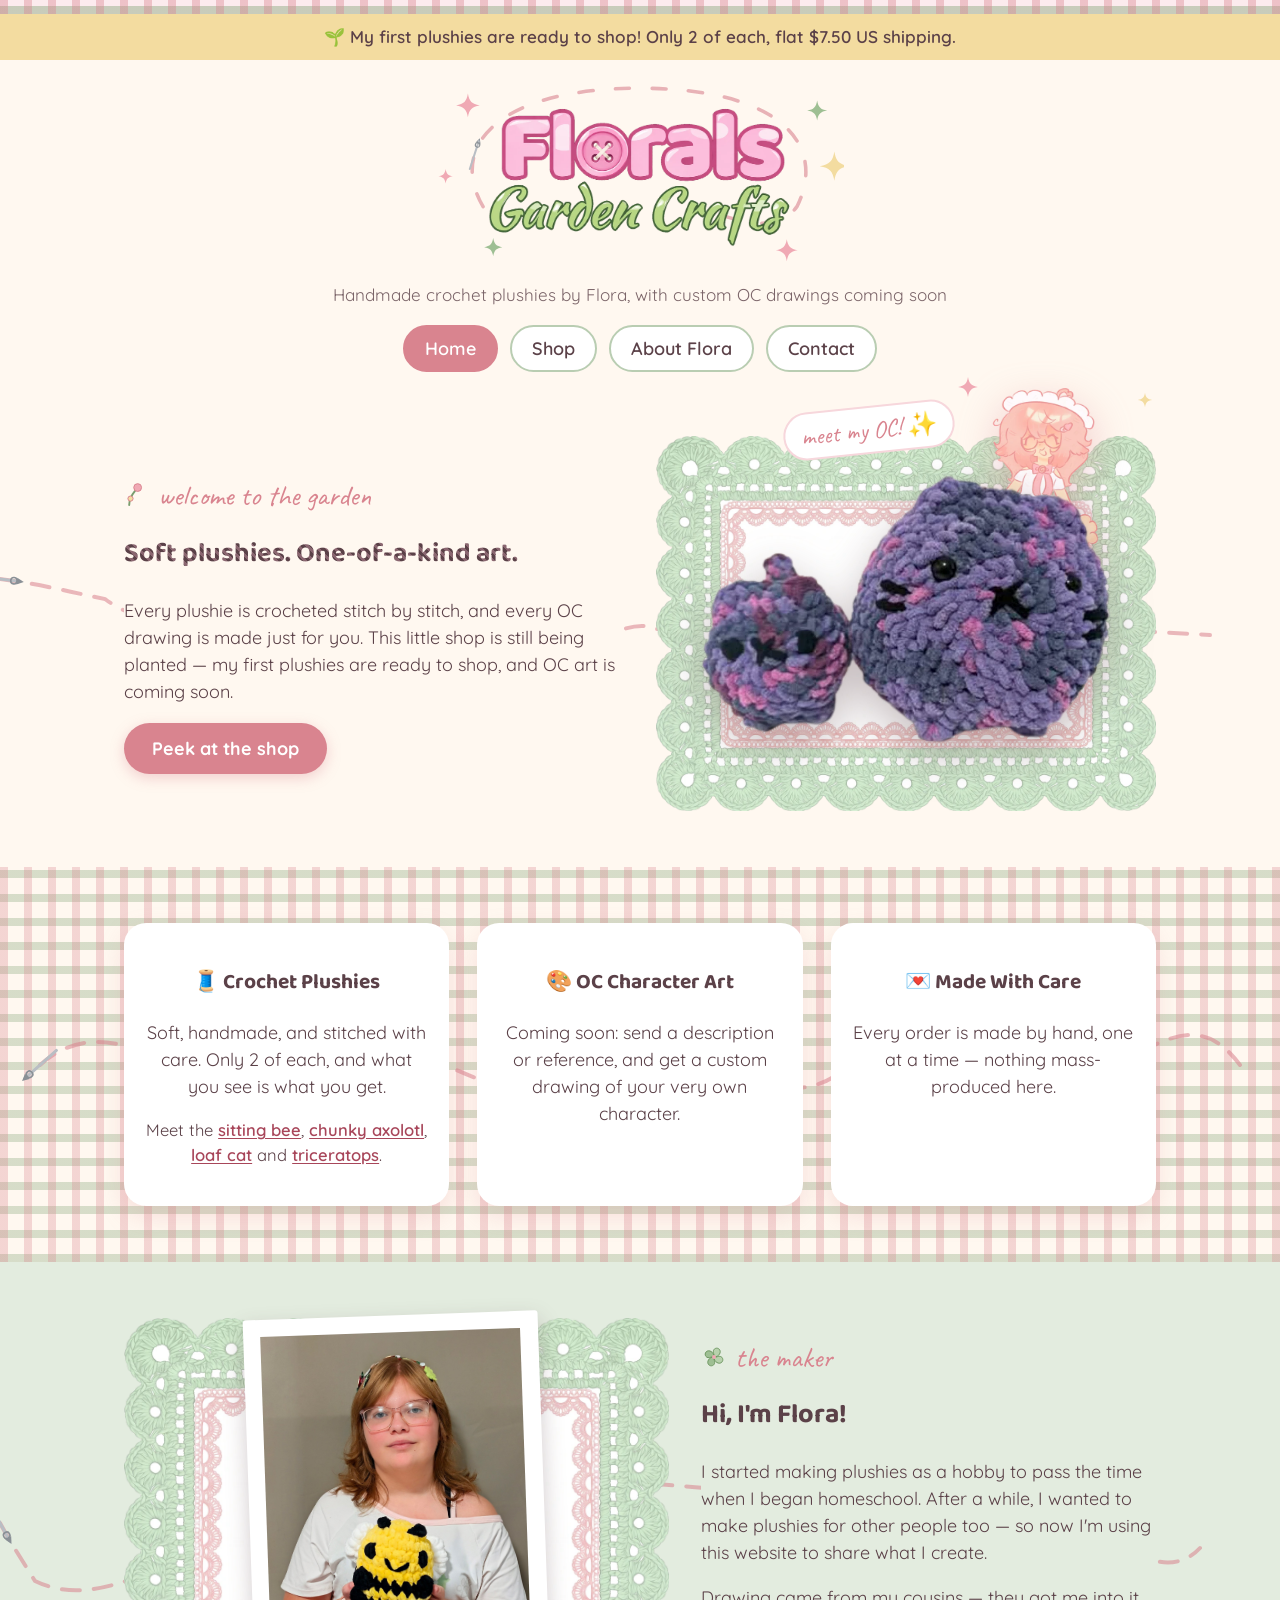
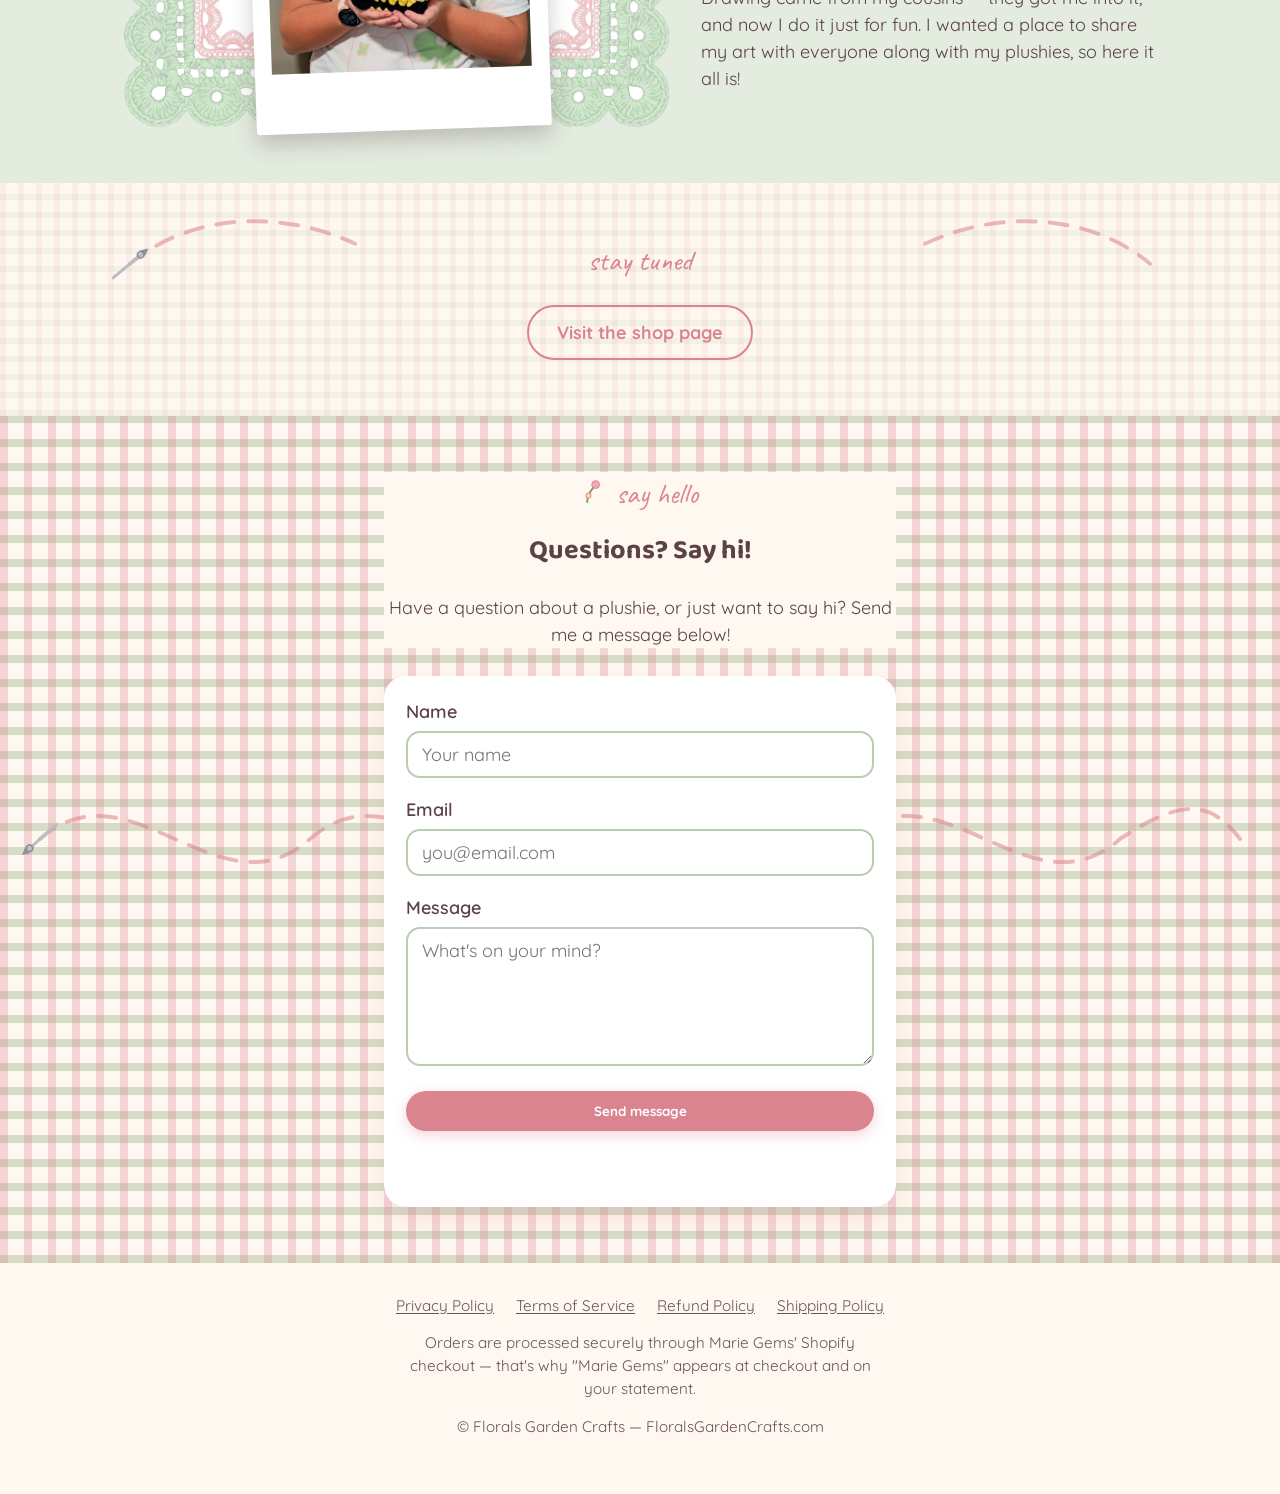
==== commit 53d0c3ab: "Add Google Analytics 4 (G-3PBQK52PBM) to every page Co-Authored-By: Claude Opus 5.5 <noreply@anthrop" ====
--- a/index.html
+++ b/index.html
@@ -83,6 +83,9 @@
   ]
 }
 </script>
+<!-- Google Analytics 4 (property "Florals Garden Crafts") -->
+<script async src="https://www.googletagmanager.com/gtag/js?id=G-3PBQK52PBM"></script>
+<script>window.dataLayer=window.dataLayer||[];function gtag(){dataLayer.push(arguments);}gtag('js',new Date());gtag('config','G-3PBQK52PBM');</script>
 </head>
 <body>
 <a class="skip-link" href="#main">Skip to main content</a>
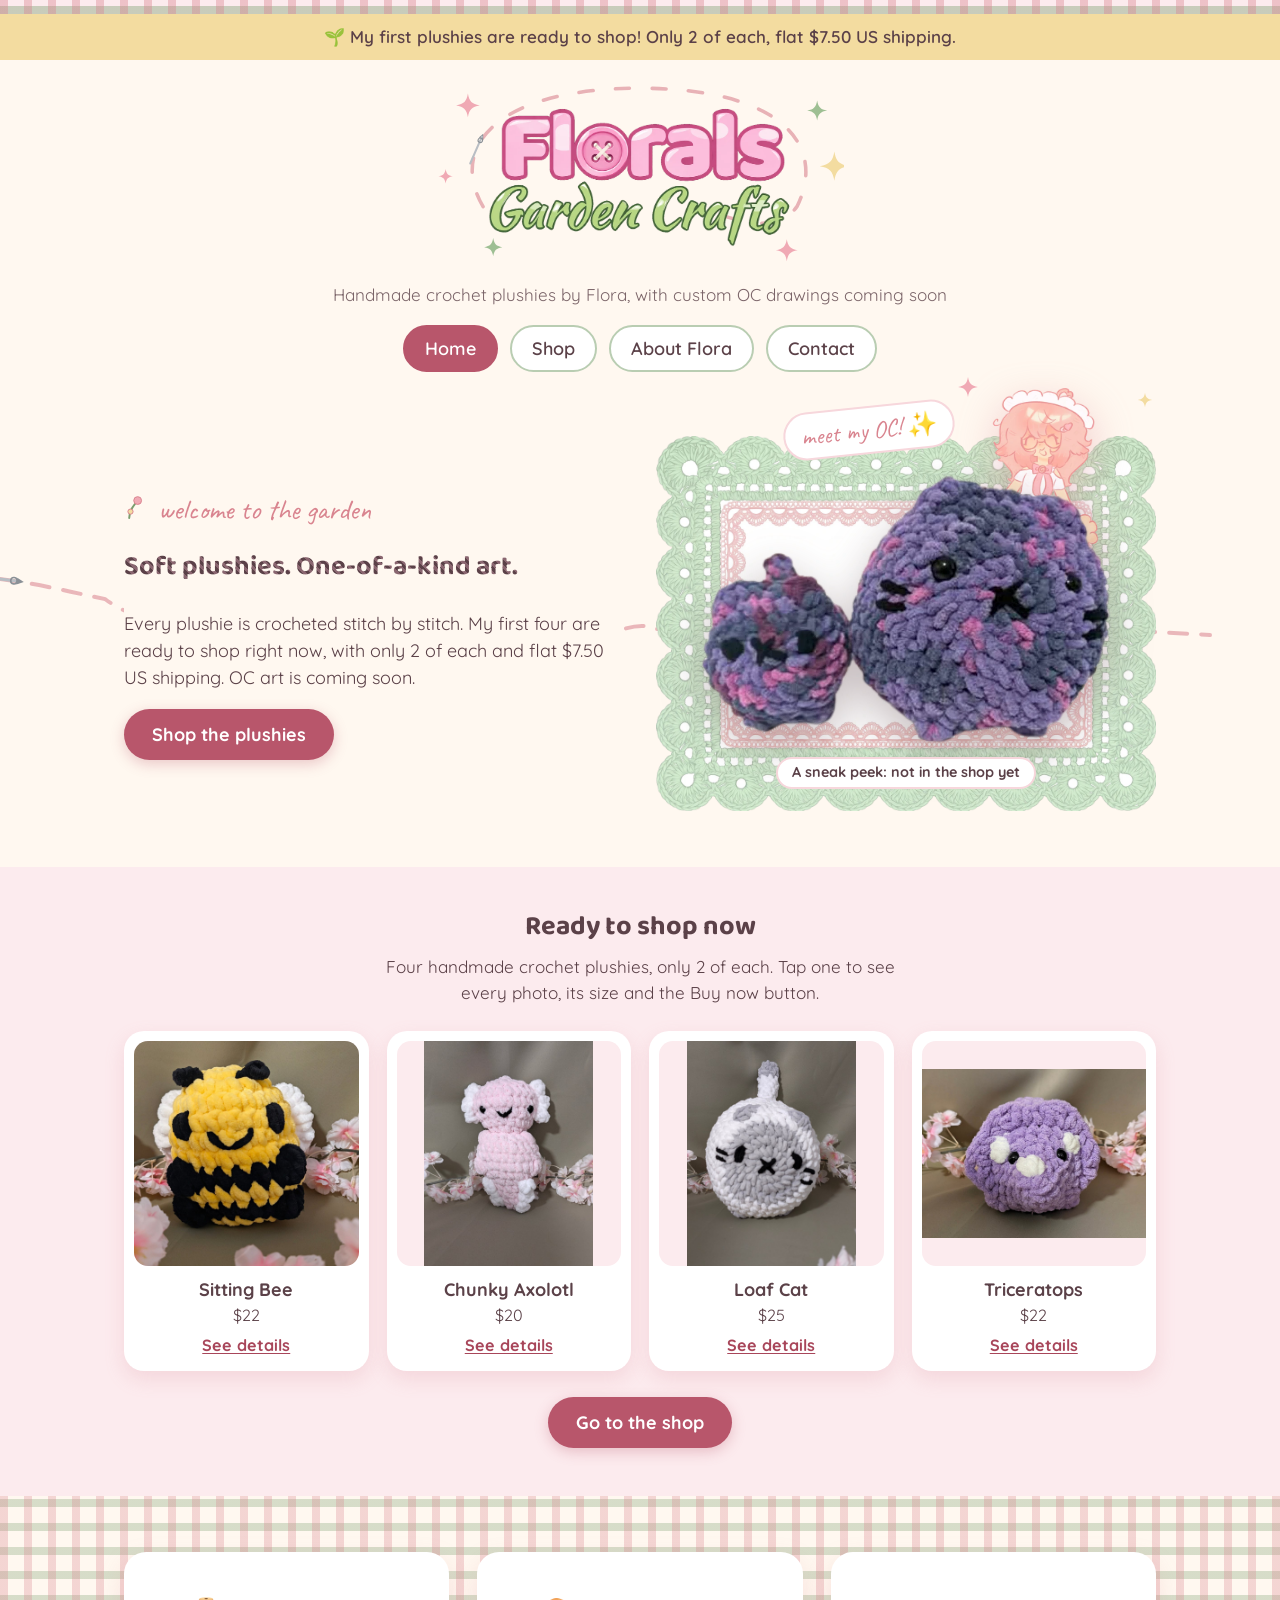
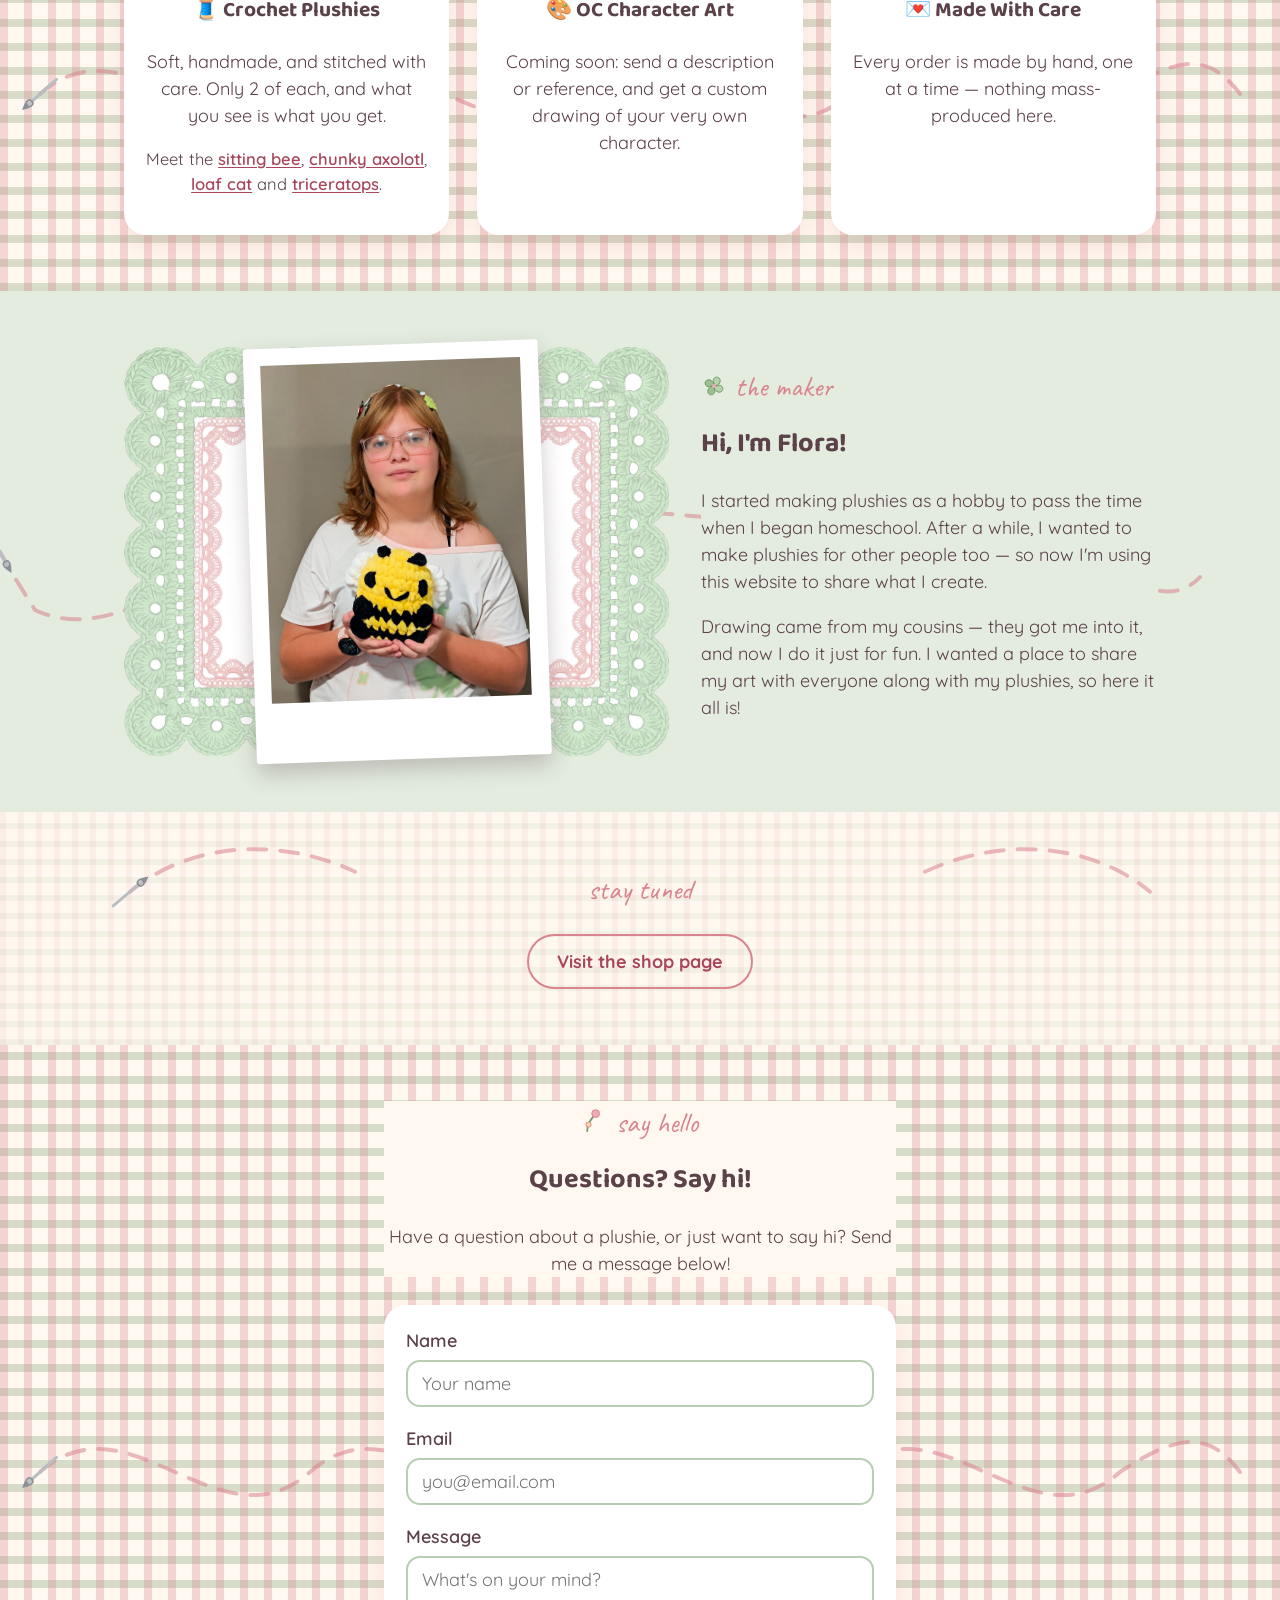
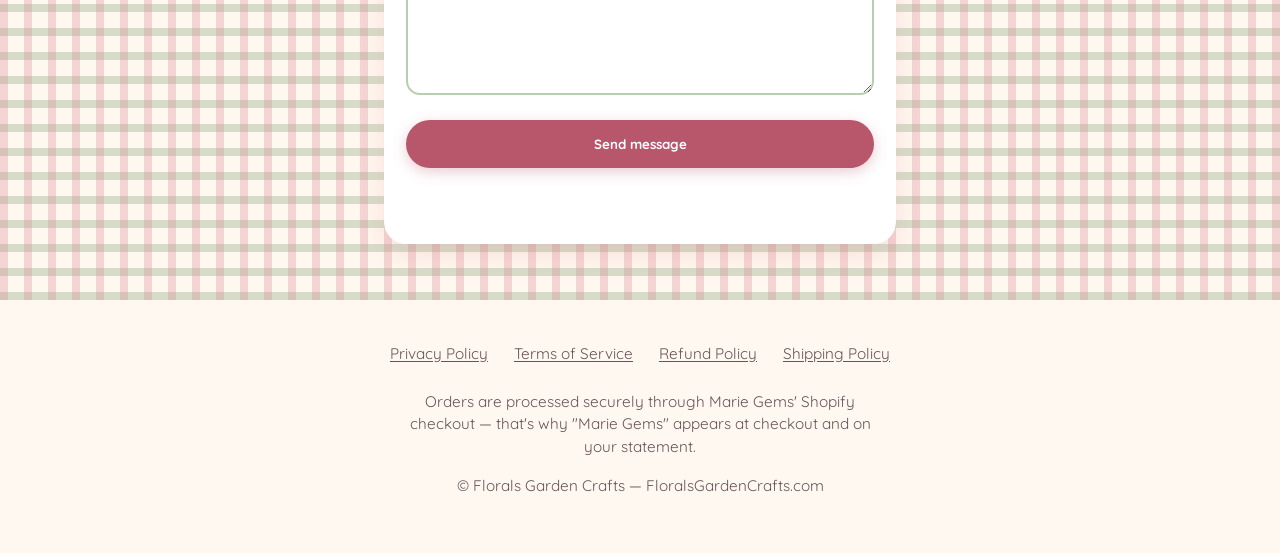
==== commit a1a68d56: "Site audit: mobile fixes, contrast, home product strip, clearer shop top - Fix 340px sideways scroll" ====
--- a/index.html
+++ b/index.html
@@ -27,7 +27,7 @@
 <link rel="preconnect" href="https://fonts.gstatic.com" crossorigin>
 <link rel="stylesheet" href="https://fonts.googleapis.com/css2?family=Baloo+2:wght@500;700;800&family=Caveat:wght@600;700&family=Quicksand:wght@400;500;600;700&display=swap">
 <link rel="preload" as="image" href="assets/photo-frame.webp" type="image/webp" fetchpriority="high">
-<link rel="stylesheet" href="style.css?v=20260921b">
+<link rel="stylesheet" href="style.css?v=20260926a">
 <script type="application/ld+json">
 {
   "@context": "https://schema.org",
@@ -180,12 +180,39 @@
         <span class="stitch-word" style="animation-delay: 0.46s;"><span class="yarn-text">One-of-a-kind</span></span>
         <span class="stitch-word" style="animation-delay: 0.64s;"><span class="yarn-text">art.</span></span>
       </h1>
-      <p>Every plushie is crocheted stitch by stitch, and every OC drawing is made just for you. This little shop is still being planted — my first plushies are ready to shop, and OC art is coming soon.</p>
-      <a href="shop.html" class="btn-pill">Peek at the shop</a>
+      <p>Every plushie is crocheted stitch by stitch. My first four are ready to shop right now, with only 2 of each and flat $7.50 US shipping. OC art is coming soon.</p>
+      <a href="shop.html" class="btn-pill">Shop the plushies</a>
     </div>
     <div class="photo-frame">
       <img src="assets/plushie-mama-and-kitten.webp" alt="Preview: a mama and baby crochet cat plushie set, in purple and pink yarn — not yet a live product" class="photo-frame-pop" style="width: 82%;" width="800" height="524" fetchpriority="high">
-    </div>
+      <p class="frame-caption">A sneak peek: not in the shop yet</p>
+    </div>
+  </div>
+</section>
+
+<section class="quick-shop" id="ready-to-shop" aria-labelledby="ready-heading">
+  <div class="wrap">
+    <h2 id="ready-heading">Ready to shop now</h2>
+    <p class="quick-intro">Four handmade crochet plushies, only 2 of each. Tap one to see every photo, its size and the Buy now button.</p>
+    <ul class="quick-grid">
+      <li><a href="shop.html#sitting-bee">
+        <img src="assets/products/slides/sitting-bee-crochet-plushie-1.jpg" alt="Yellow and black crochet sitting bee plushie with white wings" width="1000" height="1000" loading="lazy">
+        <span class="q-name">Sitting Bee</span><span class="q-price">$22</span><span class="q-go">See details</span>
+      </a></li>
+      <li><a href="shop.html#chunky-axolotl">
+        <img src="assets/products/slides/chunky-axolotl-crochet-plushie-1.jpg" alt="Pink chunky crochet axolotl plushie with white gills" width="751" height="1000" loading="lazy">
+        <span class="q-name">Chunky Axolotl</span><span class="q-price">$20</span><span class="q-go">See details</span>
+      </a></li>
+      <li><a href="shop.html#loaf-cat">
+        <img src="assets/products/slides/loaf-cat-crochet-plushie-1.jpg" alt="White crochet loaf cat plushie with a grey face patch and X nose" width="751" height="1000" loading="lazy">
+        <span class="q-name">Loaf Cat</span><span class="q-price">$25</span><span class="q-go">See details</span>
+      </a></li>
+      <li><a href="shop.html#triceratops">
+        <img src="assets/products/slides/triceratops-crochet-plushie-1.jpg" alt="Purple crochet triceratops plushie with white horn and brow spots" width="1000" height="750" loading="lazy">
+        <span class="q-name">Triceratops</span><span class="q-price">$22</span><span class="q-go">See details</span>
+      </a></li>
+    </ul>
+    <p class="quick-cta"><a href="shop.html" class="btn-pill">Go to the shop</a></p>
   </div>
 </section>
 
@@ -379,8 +406,8 @@
   <p>&copy; Florals Garden Crafts — FloralsGardenCrafts.com</p>
 </footer>
 
-<script src="scroll-reveal.js?v=20260921b"></script>
-<script src="newsletter-form.js?v=20260921b"></script>
-<script src="contact-form.js?v=20260921b"></script>
+<script src="scroll-reveal.js?v=20260926a"></script>
+<script src="newsletter-form.js?v=20260926a"></script>
+<script src="contact-form.js?v=20260926a"></script>
 </body>
 </html>
--- a/style.css
+++ b/style.css
@@ -11,6 +11,7 @@
   --fgc-butter: #F3DCA0;
   --fgc-rose-deep: #D9848F;
   --fgc-ink: #5B4148;
+  --fgc-rose-btn: #B8566B;    /* button fill: white text on it is 4.6:1 (the brand rose #D9848F is only 2.8:1 under white text) */
   --fgc-rose-text: #A8465A;   /* darker rose for small text links: 5.7:1 on white (the brand rose is 2.8:1) */
 
   --fgc-blush-soft: #FCEBEE;
@@ -151,8 +152,8 @@
   border-color: var(--fgc-rose-deep);
 }
 nav.main-nav a.active {
-  background: var(--fgc-rose-deep);
-  border-color: var(--fgc-rose-deep);
+  background: var(--fgc-rose-btn);
+  border-color: var(--fgc-rose-btn);
   color: #fff;
 }
 
@@ -234,7 +235,7 @@
 
 .btn-pill {
   display: inline-block;
-  background: var(--fgc-rose-deep);
+  background: var(--fgc-rose-btn);
   color: #fff;
   font-weight: 700;
   font-family: 'Quicksand', sans-serif;
@@ -243,11 +244,11 @@
   text-decoration: none;
   border: none;
   cursor: pointer;
-  box-shadow: 0 4px 14px rgba(217,132,143,0.35);
+  box-shadow: 0 4px 14px rgba(184,86,107,0.3);
 }
 .btn-pill.outline {
   background: transparent;
-  color: var(--fgc-rose-deep);
+  color: var(--fgc-rose-text);
   border: 2px solid var(--fgc-rose-deep);
   box-shadow: none;
 }
@@ -360,7 +361,7 @@
   font-weight: 600;
   min-height: 1.2em;
 }
-.form-status-error { color: var(--fgc-rose-deep); }
+.form-status-error { color: var(--fgc-rose-text); }
 
 /* ---------- Trust / parent-operated-commerce disclosure ---------- */
 
@@ -998,3 +999,95 @@
   margin: 0 auto 14px;
   line-height: 1.5;
 }
+
+
+/* ---------- Audit fixes 2026-09-26 ---------- */
+
+/* Form submit buttons: 48px tall so they are an easy thumb target */
+.contact-form .btn-pill { min-height: 48px; }
+
+/* Footer policy links: taller tap area without changing how they look */
+.footer-links { gap: 0 14px; }
+.footer-links a { display: inline-block; padding: 11px 6px; }
+
+/* Sneak-peek caption on the home hero photo (that cat set is not in the shop yet) */
+.frame-caption {
+  position: absolute;
+  left: 50%;
+  bottom: 6%;
+  transform: translateX(-50%);
+  z-index: 4;
+  margin: 0;
+  padding: 3px 14px;
+  border-radius: 999px;
+  background: #fff;
+  border: 2px solid var(--fgc-blush);
+  color: var(--fgc-ink);
+  font-size: 0.8rem;
+  font-weight: 700;
+  white-space: nowrap;
+  pointer-events: none;
+}
+
+/* Home page: the four plushies that are ready to buy, shown right under the hero */
+.quick-shop { padding: 40px 0 48px; background: var(--fgc-blush-soft); }
+.quick-shop h2 { text-align: center; margin: 0 0 6px; }
+.quick-shop .quick-intro { text-align: center; margin: 0 auto 26px; max-width: 520px; font-size: 0.95rem; }
+.quick-grid {
+  display: grid;
+  grid-template-columns: repeat(4, 1fr);
+  gap: 18px;
+  list-style: none;
+  margin: 0;
+  padding: 0;
+}
+.quick-grid a {
+  display: block;
+  height: 100%;
+  background: #fff;
+  border-radius: 20px;
+  padding: 10px 10px 14px;
+  text-align: center;
+  text-decoration: none;
+  color: var(--fgc-ink);
+  box-shadow: 0 8px 20px rgba(217,132,143,0.2);
+}
+.quick-grid img {
+  width: 100%;
+  height: auto;
+  aspect-ratio: 1 / 1;
+  object-fit: contain;
+  background: var(--fgc-blush-soft);
+  border-radius: 14px;
+}
+.quick-grid .q-name { display: block; font-weight: 700; margin-top: 10px; }
+.quick-grid .q-price { display: block; font-size: 0.9rem; }
+.quick-grid .q-go { display: block; margin-top: 6px; color: var(--fgc-rose-text); font-weight: 700; font-size: 0.9rem; text-decoration: underline; text-underline-offset: 2px; }
+.quick-grid a:hover, .quick-grid a:focus-visible { box-shadow: 0 10px 24px rgba(217,132,143,0.4); }
+.quick-shop .quick-cta { text-align: center; margin: 26px 0 0; }
+@media (max-width: 700px) {
+  .quick-grid { grid-template-columns: repeat(2, 1fr); gap: 14px; }
+}
+
+/* Shop page: the short note above the products (the full notes sit under the products) */
+.shop-note {
+  position: relative;
+  z-index: 2;
+  max-width: 640px;
+  margin: 0 auto 28px;
+  padding: 12px 20px;
+  background: var(--fgc-blush-soft);
+  border: 2px solid var(--fgc-blush);
+  border-radius: 18px;
+  font-size: 0.95rem;
+  line-height: 1.5;
+  text-align: center;
+}
+.shop-note p { margin: 0; }
+.before-you-buy { padding: 40px 0 8px; }
+.before-you-buy .trust-box { max-width: 760px; margin-left: auto; margin-right: auto; }
+
+/* Very narrow phones (340): let the OC's speech tag wrap so it cannot push the page wider than the screen */
+@media (max-width: 400px) {
+  .mascot-tag-long { white-space: normal; max-width: 9em; text-align: center; line-height: 1.15; }
+}
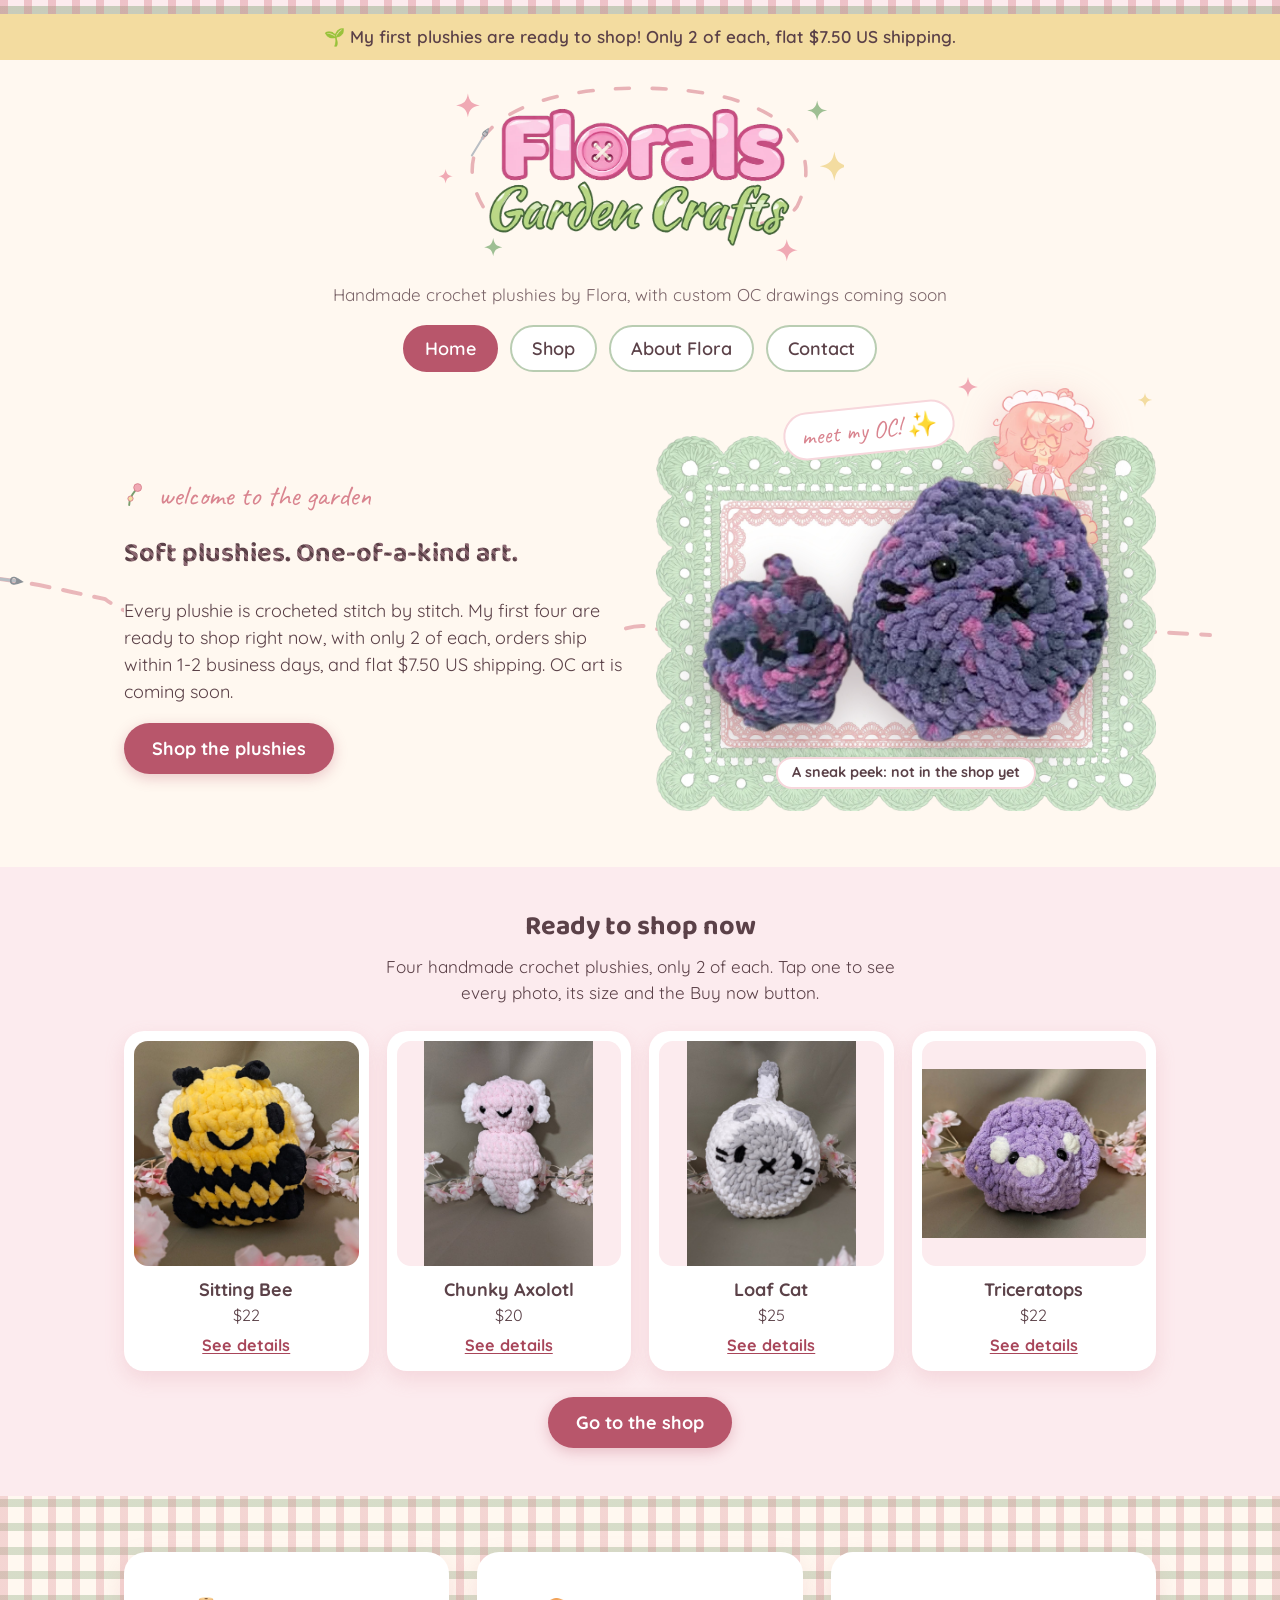
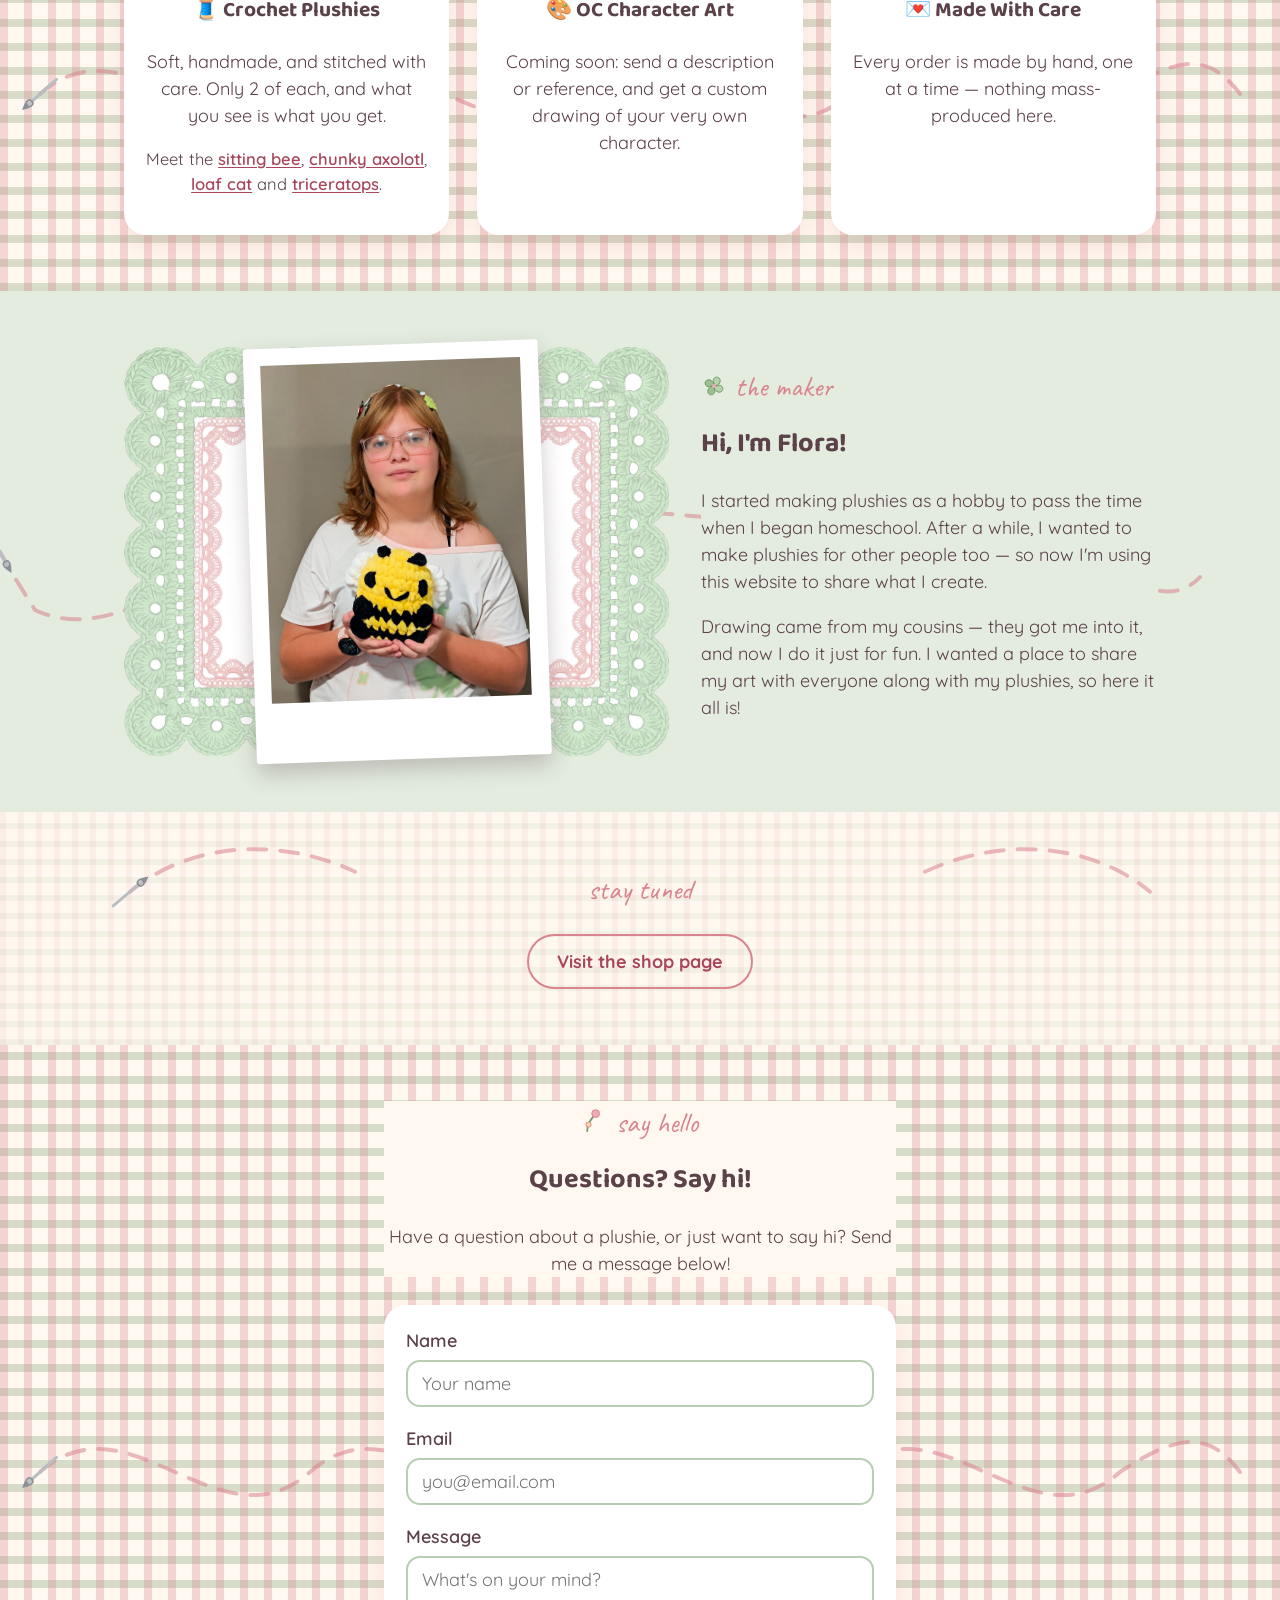
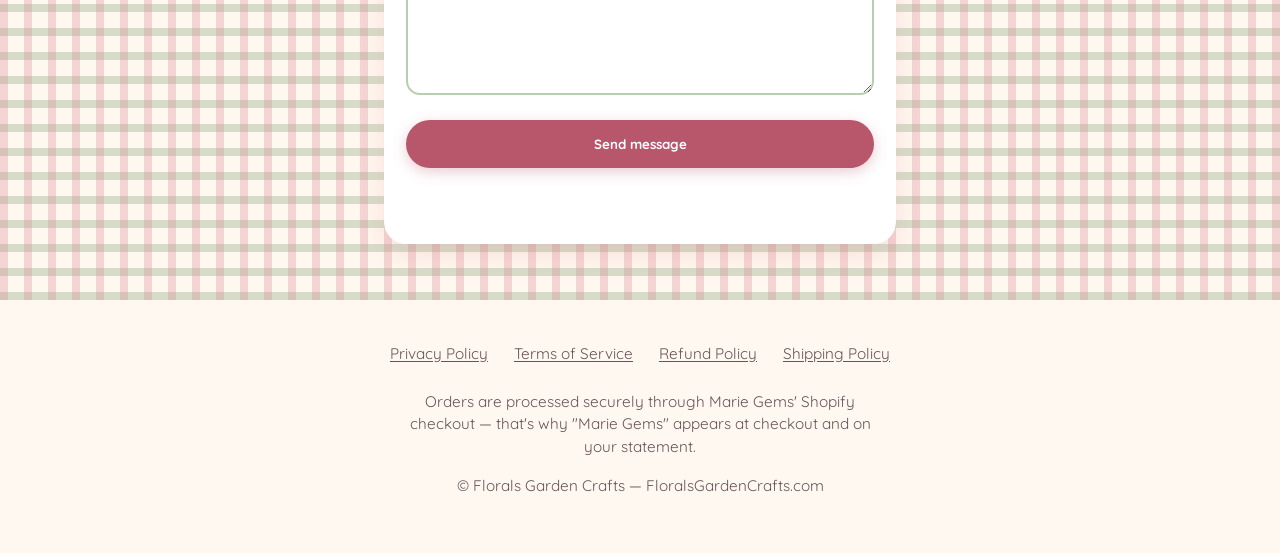
==== commit 6219d4f2: "Add own return policy, processing time, and care instructions - No-returns statement (Florals' own t" ====
--- a/index.html
+++ b/index.html
@@ -180,7 +180,7 @@
         <span class="stitch-word" style="animation-delay: 0.46s;"><span class="yarn-text">One-of-a-kind</span></span>
         <span class="stitch-word" style="animation-delay: 0.64s;"><span class="yarn-text">art.</span></span>
       </h1>
-      <p>Every plushie is crocheted stitch by stitch. My first four are ready to shop right now, with only 2 of each and flat $7.50 US shipping. OC art is coming soon.</p>
+      <p>Every plushie is crocheted stitch by stitch. My first four are ready to shop right now, with only 2 of each, orders ship within 1-2 business days, and flat $7.50 US shipping. OC art is coming soon.</p>
       <a href="shop.html" class="btn-pill">Shop the plushies</a>
     </div>
     <div class="photo-frame">
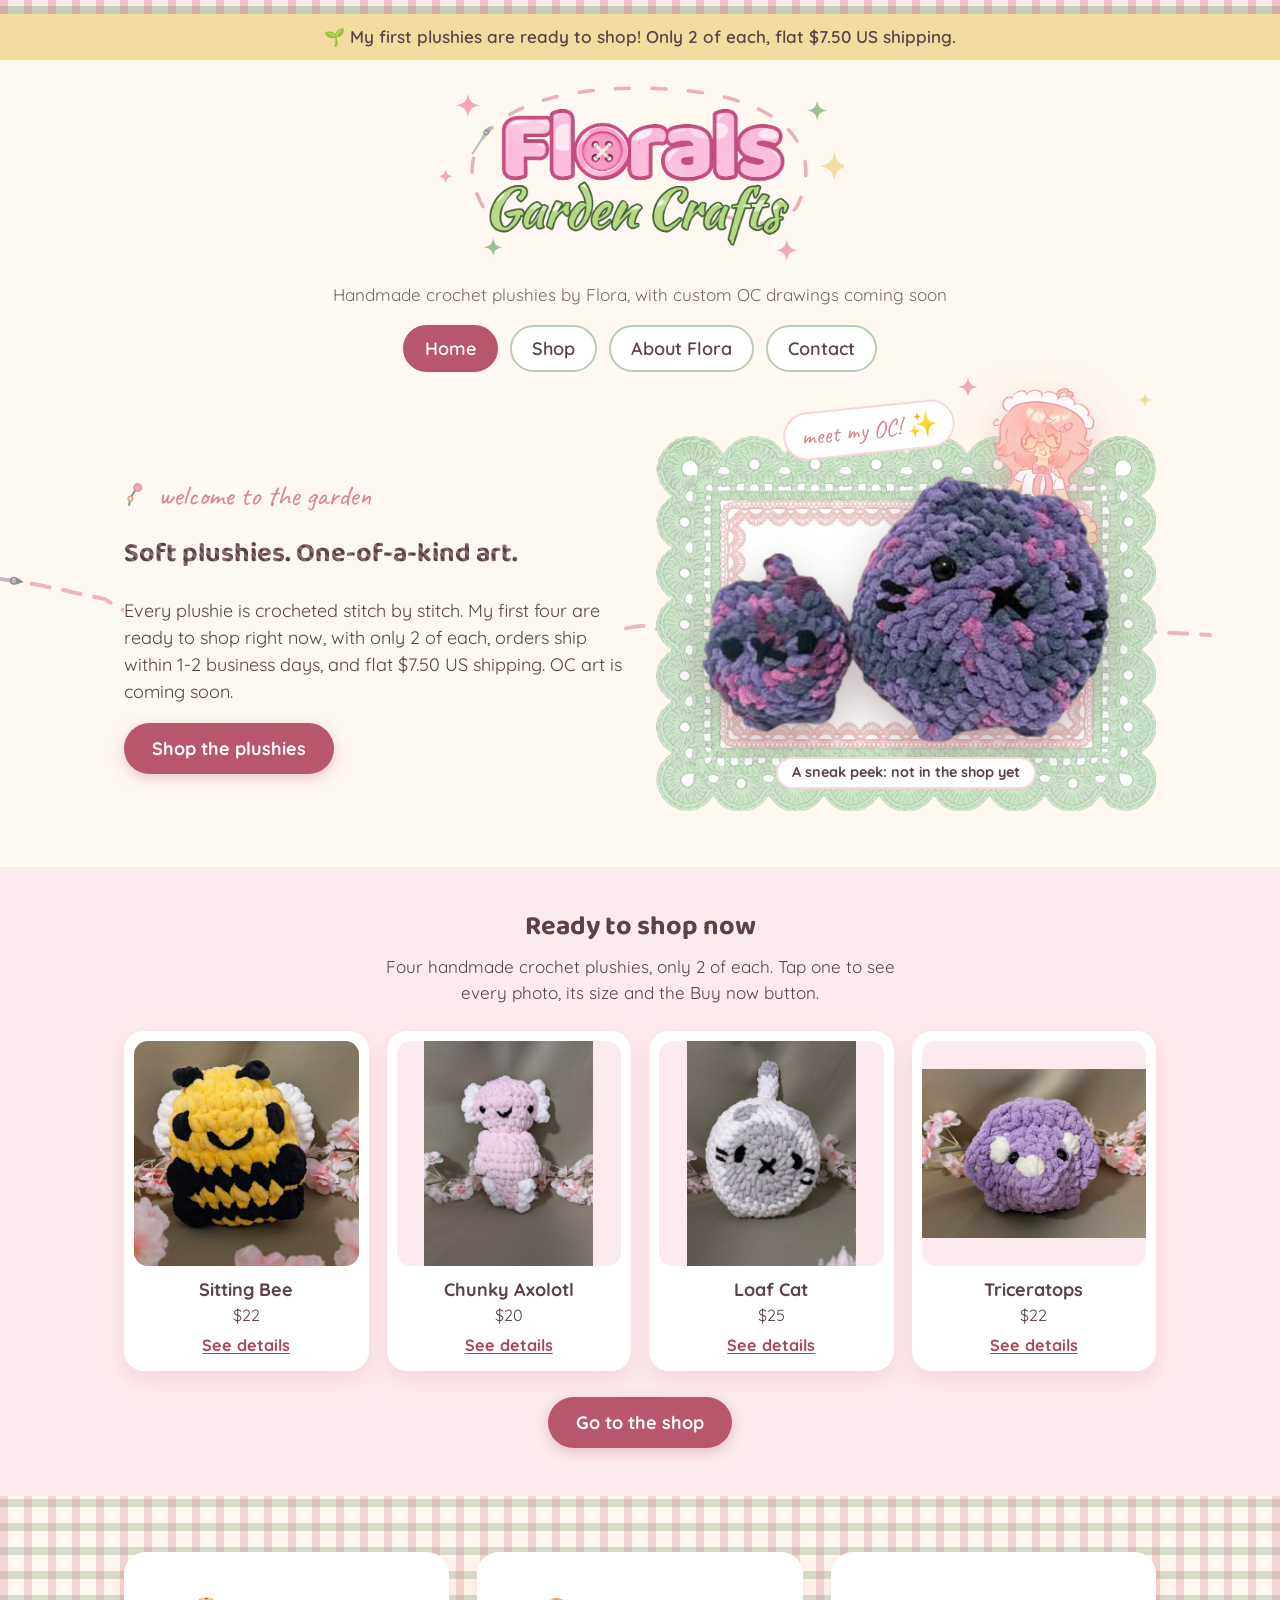
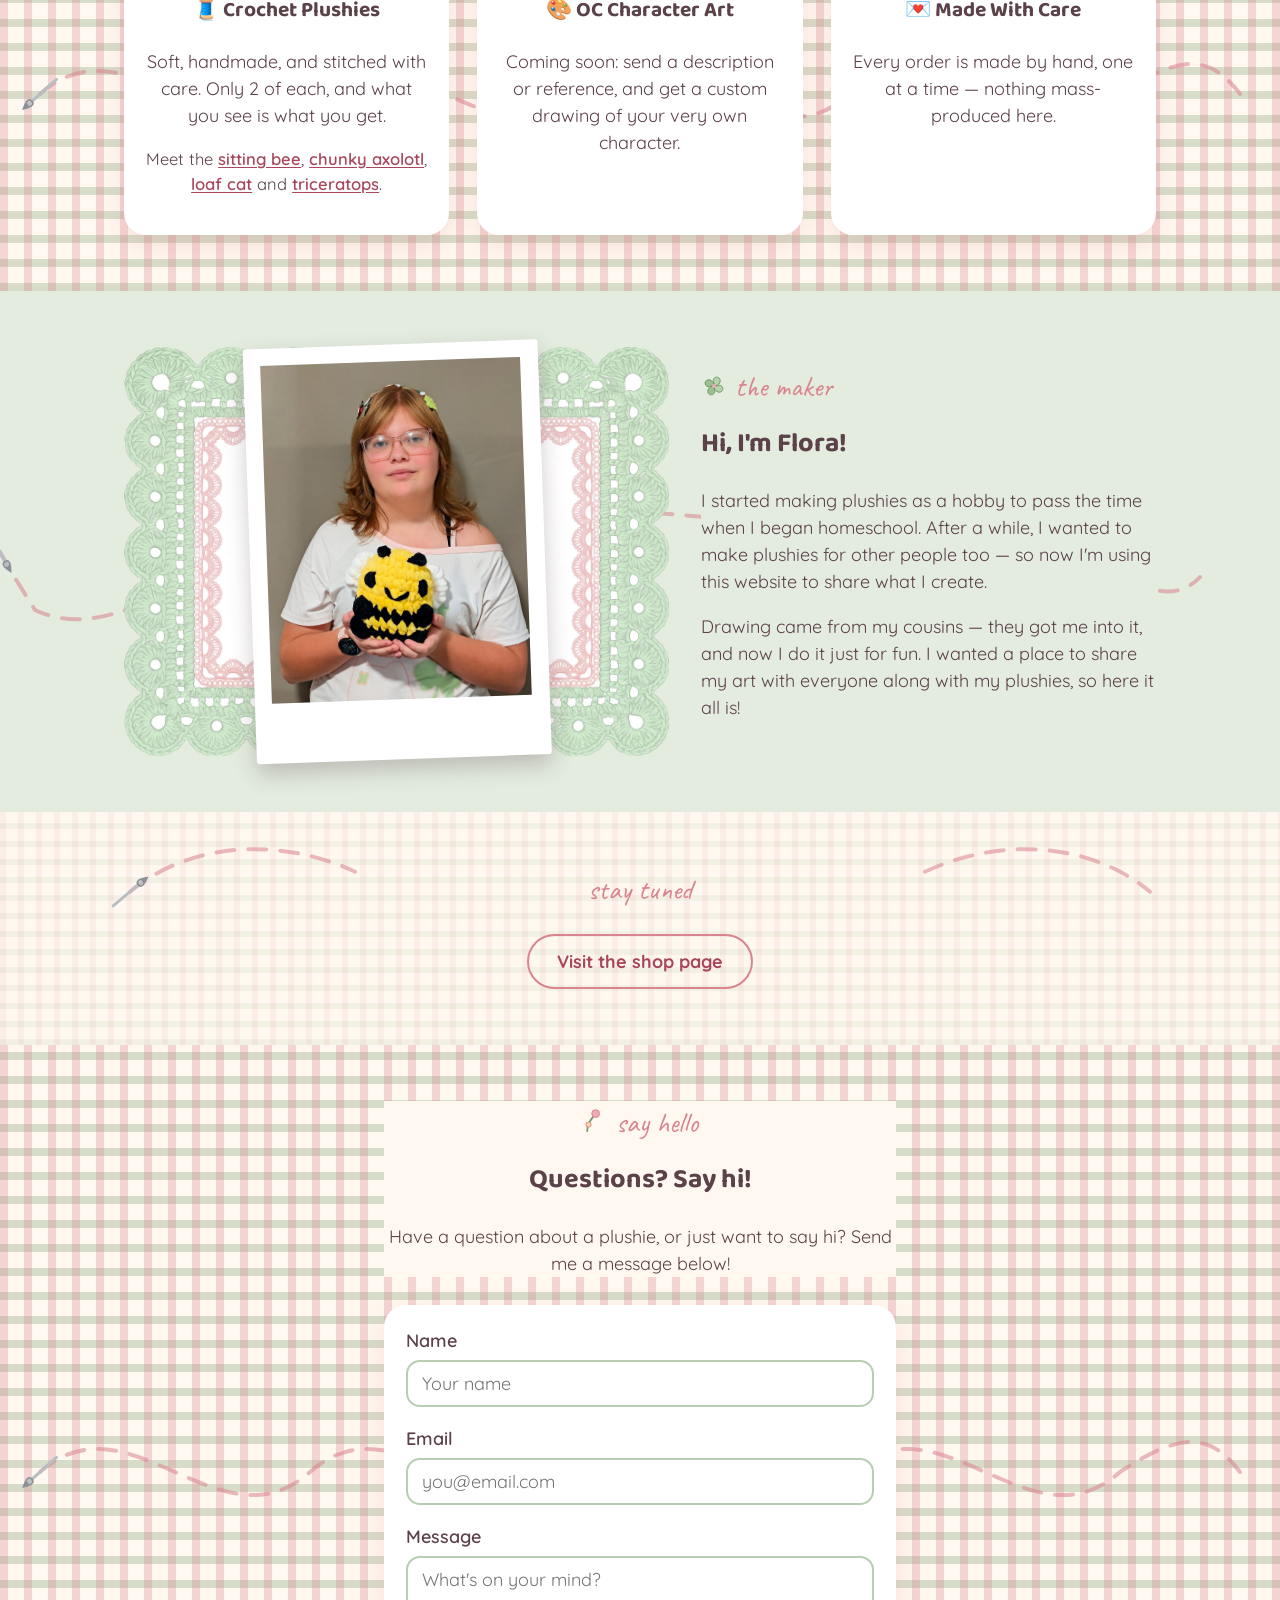
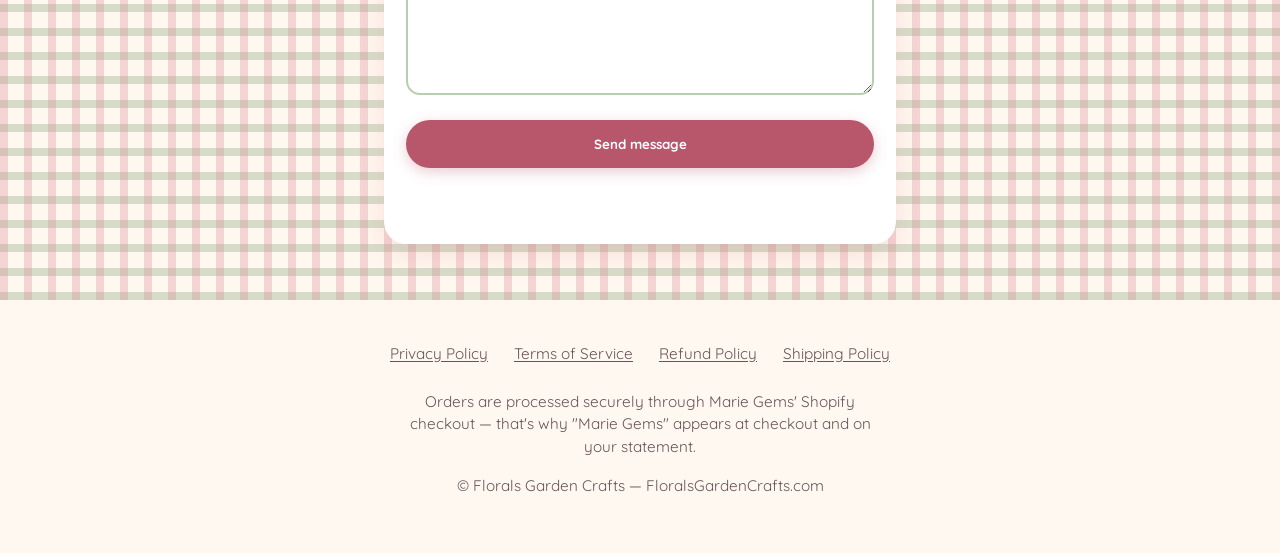
==== commit f01b49ef: "Add Cloudflare Turnstile to the contact forms Widget on contact.html and the home page form, server-" ====
--- a/index.html
+++ b/index.html
@@ -386,6 +386,7 @@
           <input type="text" id="home-website" name="website" tabindex="-1" autocomplete="off">
         </div>
 
+        <div class="cf-turnstile" data-sitekey="0x4AAAAAAFKkNMOPutnXQBVv" data-action="contact" data-theme="light"></div>
         <button type="submit" class="btn-pill" style="width: 100%; margin-top: 18px;">Send message</button>
         <p class="form-status" role="status"></p>
       </form>
@@ -408,6 +409,7 @@
 
 <script src="scroll-reveal.js?v=20260926a"></script>
 <script src="newsletter-form.js?v=20260926a"></script>
-<script src="contact-form.js?v=20260926a"></script>
+<script src="https://challenges.cloudflare.com/turnstile/v0/api.js" async defer></script>
+<script src="contact-form.js?v=20260927a"></script>
 </body>
 </html>
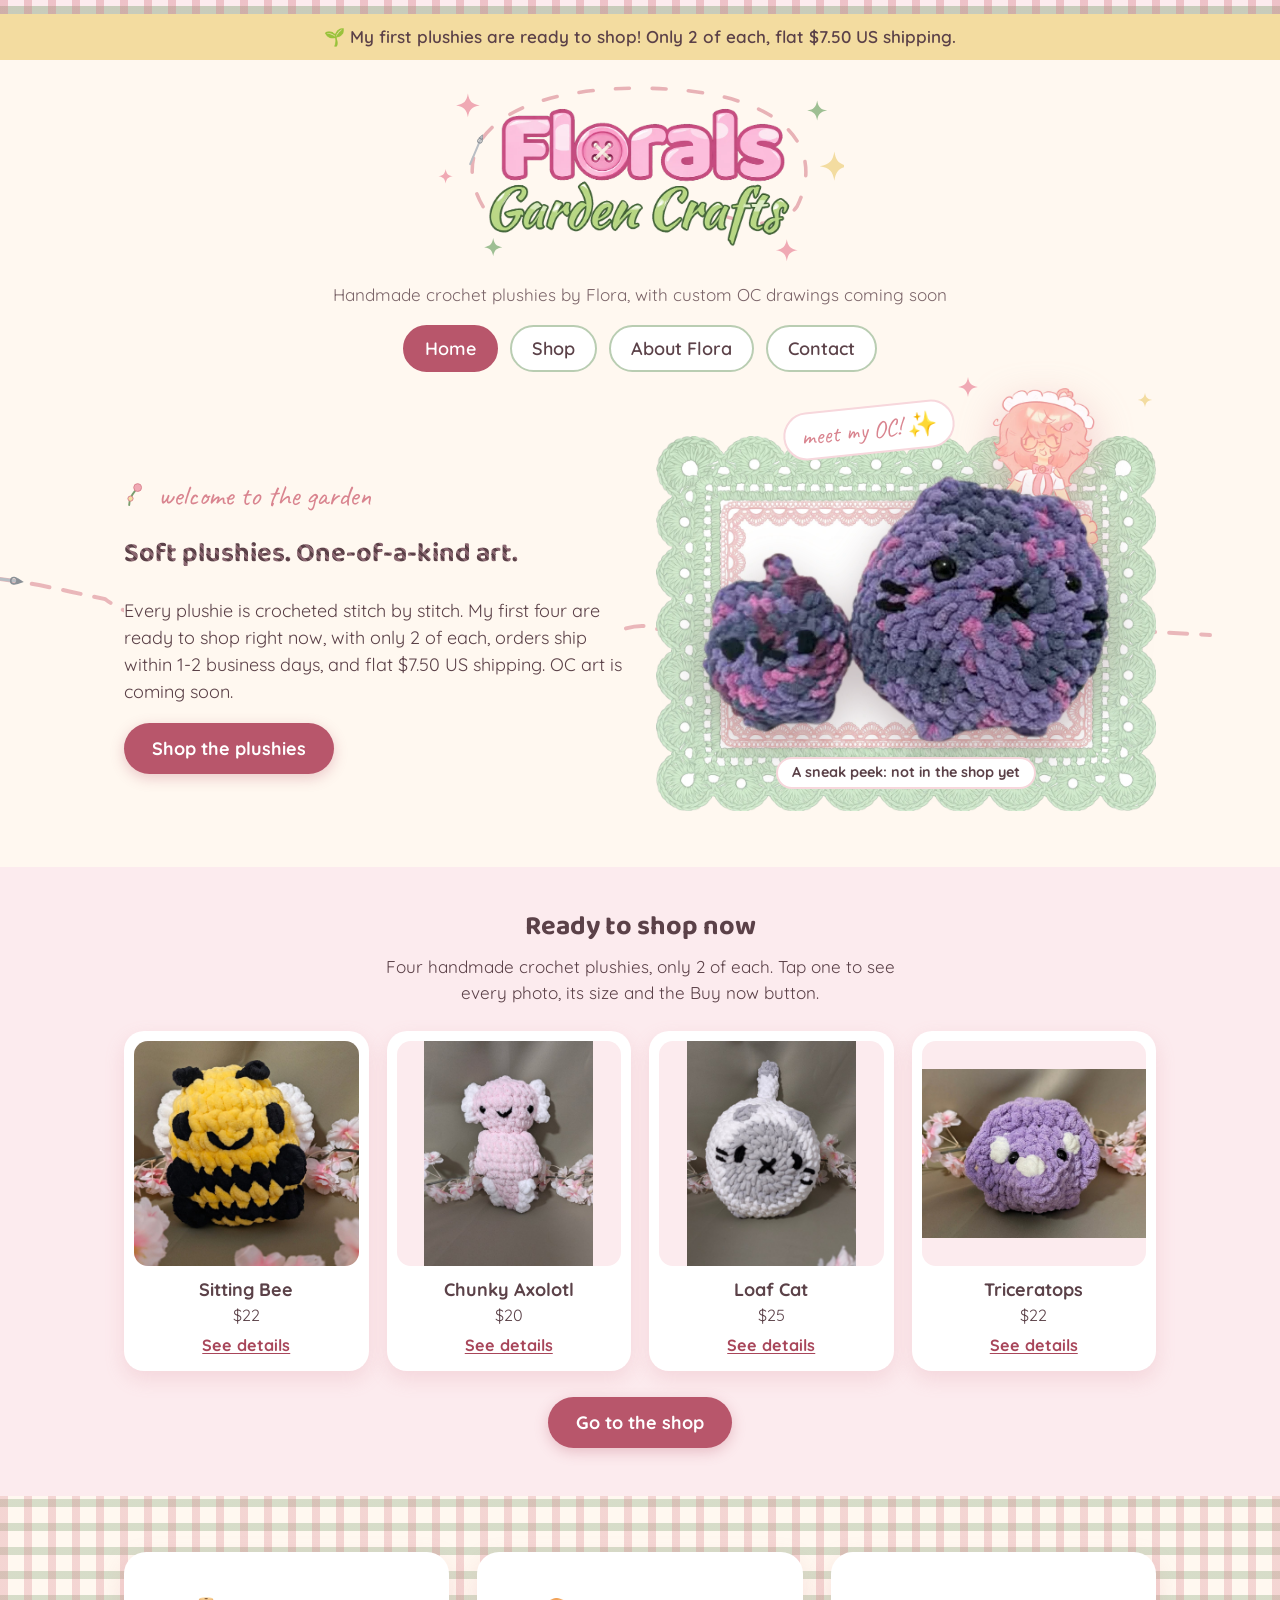
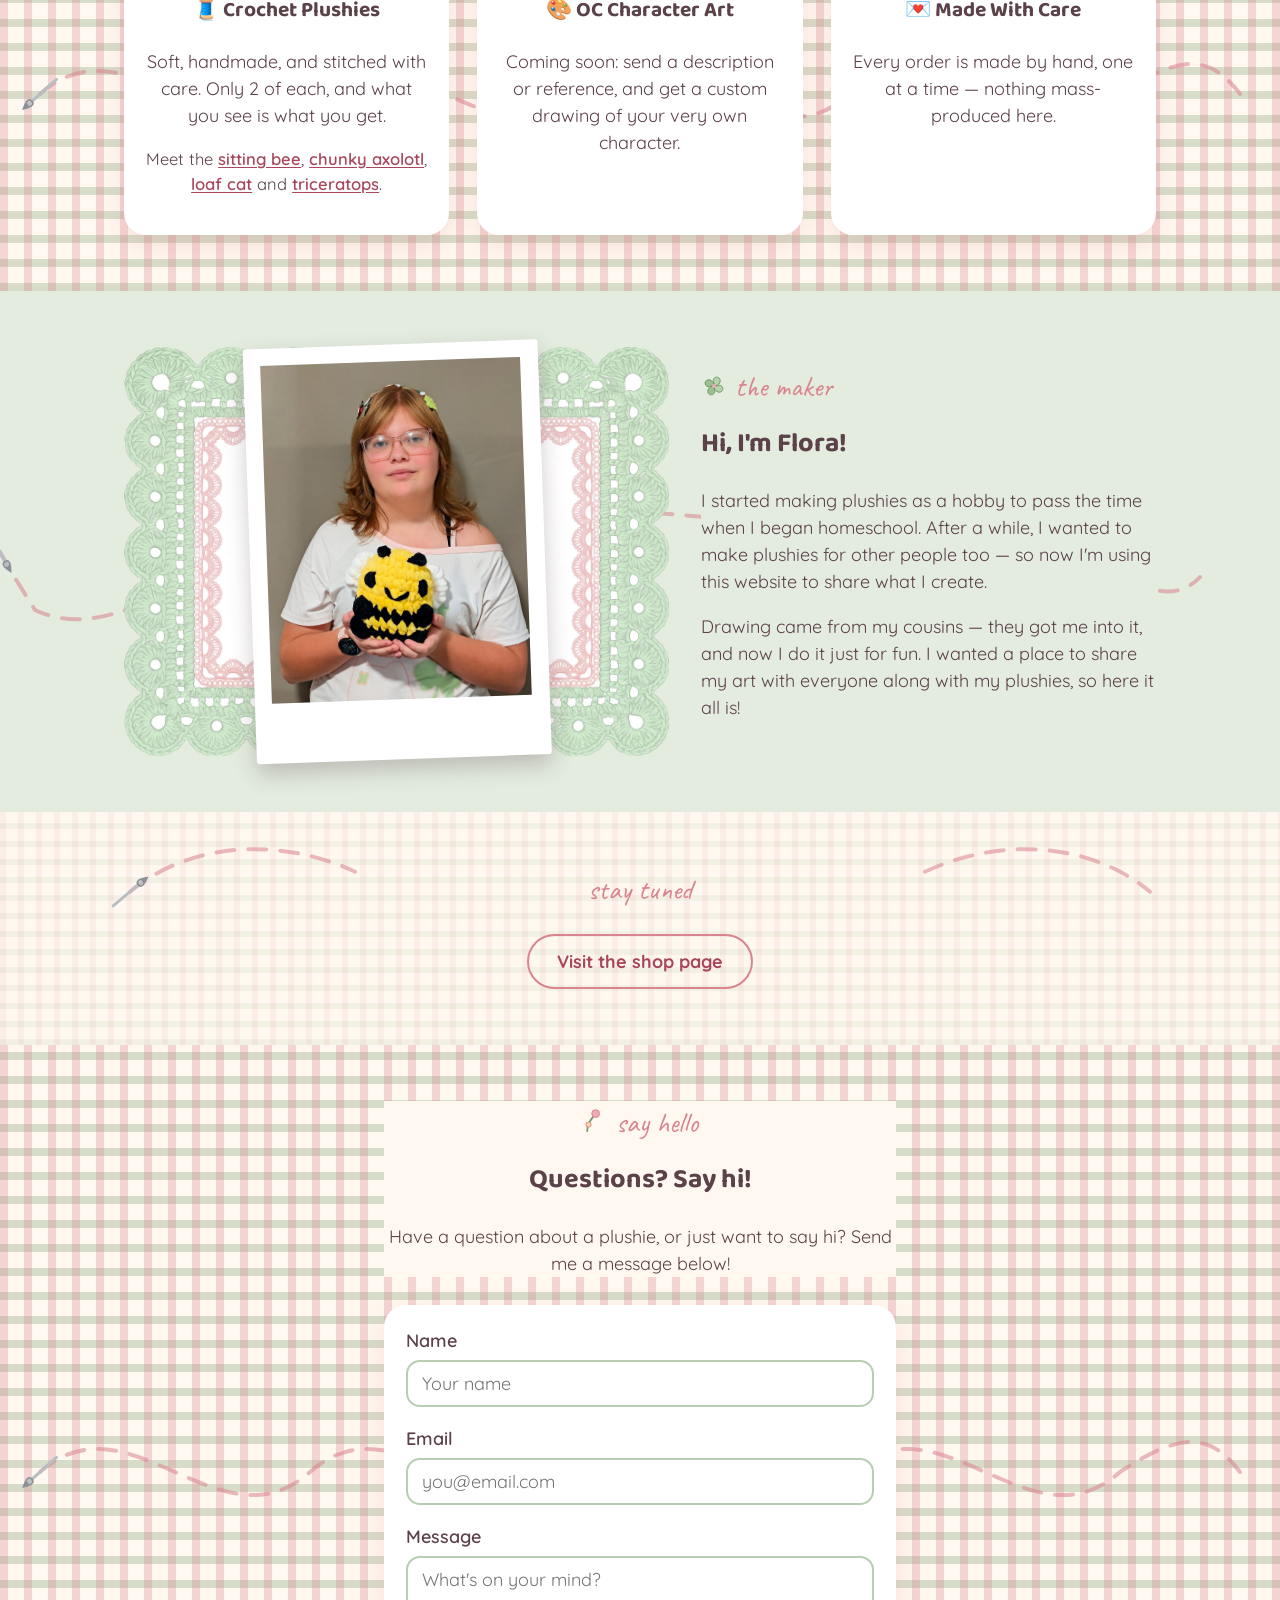
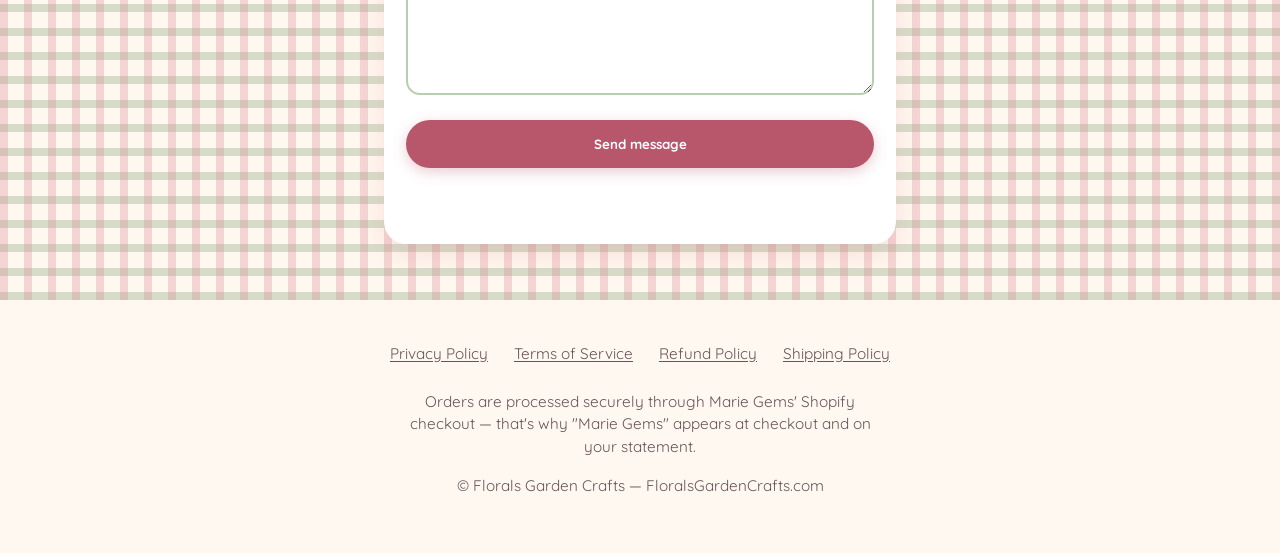
==== commit 1028f3a3: "Turnstile: switch to the new widget key Co-Authored-By: Claude Sonnet 5.5 <noreply@anthropic.com> Cl" ====
--- a/index.html
+++ b/index.html
@@ -386,7 +386,7 @@
           <input type="text" id="home-website" name="website" tabindex="-1" autocomplete="off">
         </div>
 
-        <div class="cf-turnstile" data-sitekey="0x4AAAAAAFKkNMOPutnXQBVv" data-action="contact" data-theme="light"></div>
+        <div class="cf-turnstile" data-sitekey="0x4AAAAAAFKlTvNekG_iN5eU" data-action="contact" data-theme="light"></div>
         <button type="submit" class="btn-pill" style="width: 100%; margin-top: 18px;">Send message</button>
         <p class="form-status" role="status"></p>
       </form>
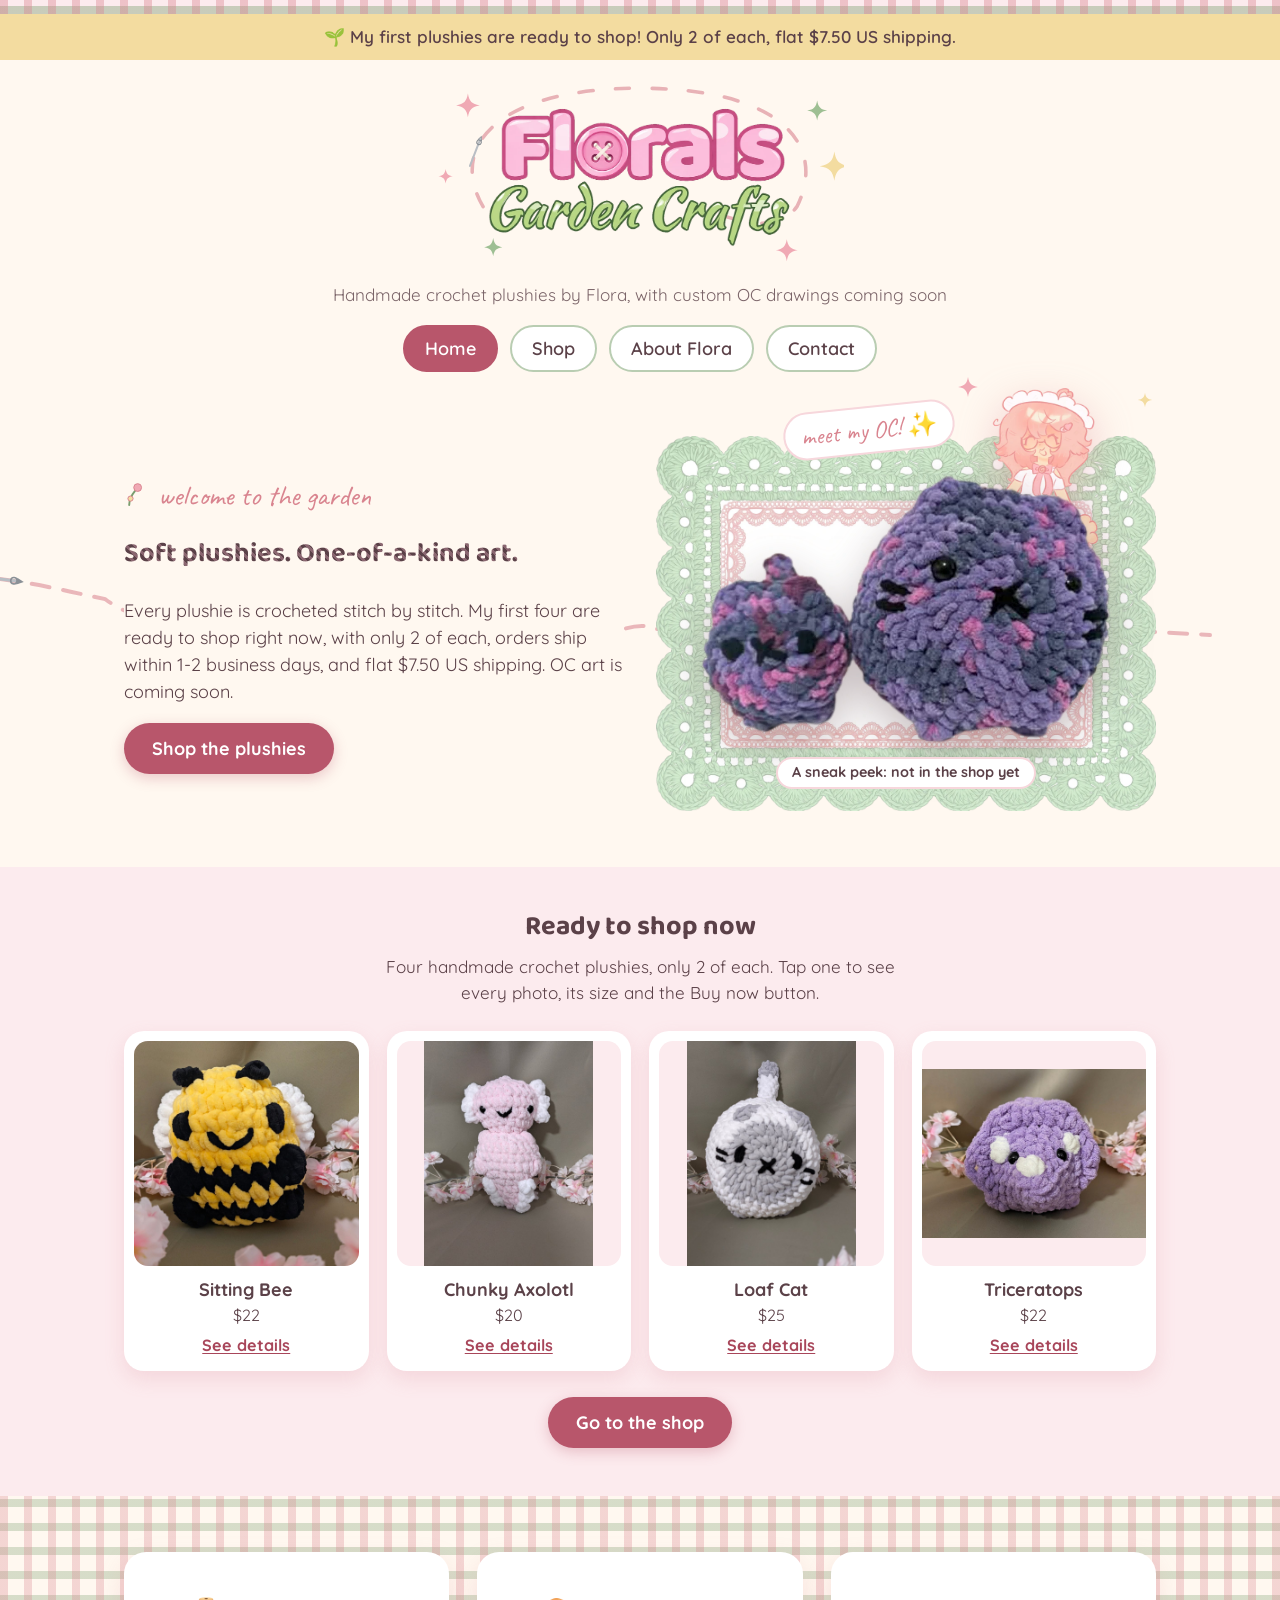
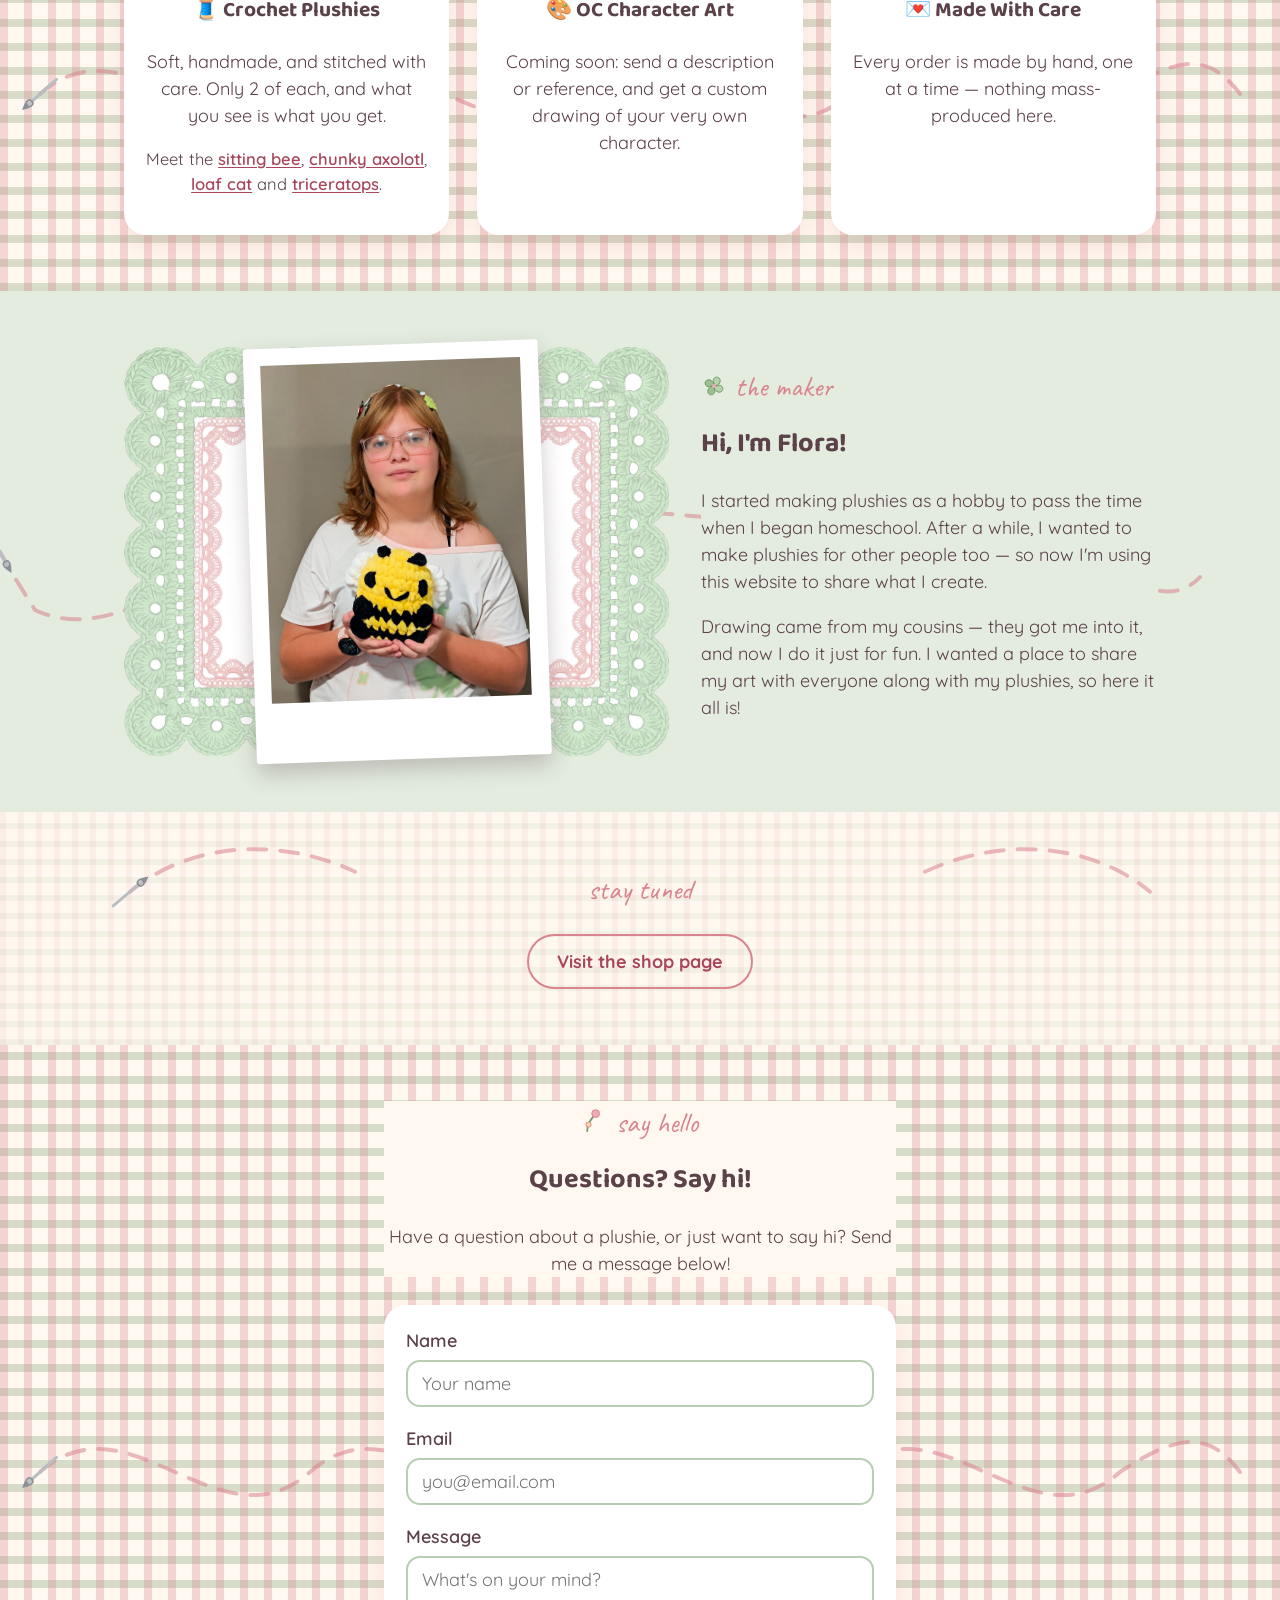
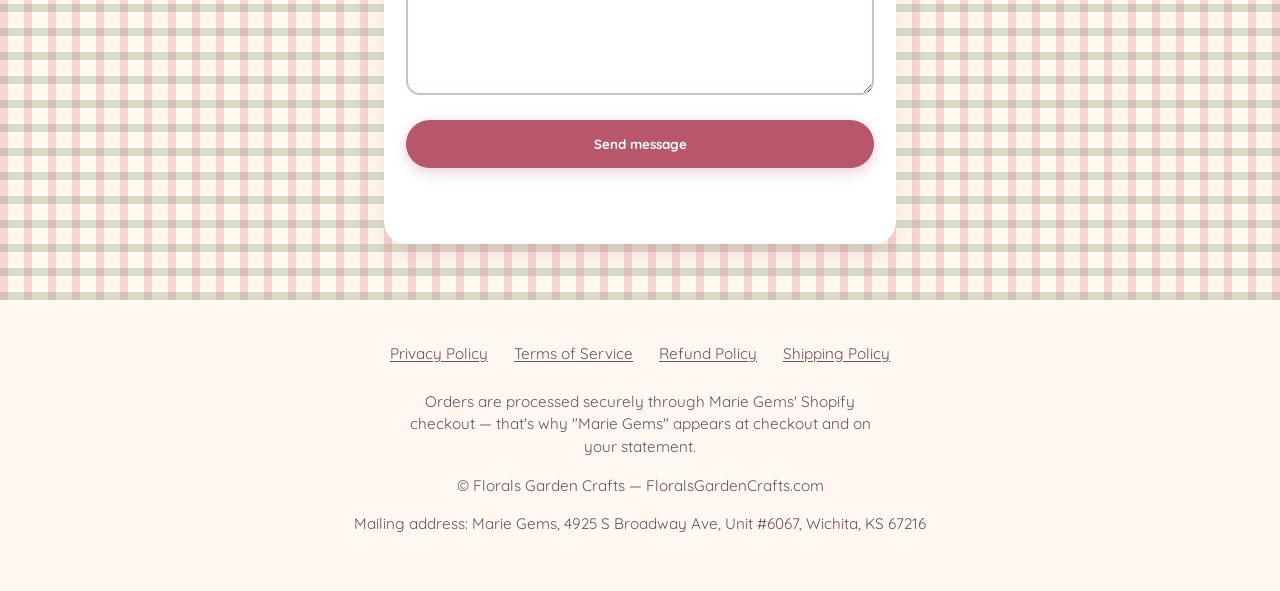
==== commit 59dbe430: "Footer: add private mailbox mailing address" ====
--- a/index.html
+++ b/index.html
@@ -405,6 +405,7 @@
   </div>
   <p class="wrap footer-note">Orders are processed securely through Marie Gems' Shopify checkout — that's why "Marie Gems" appears at checkout and on your statement.</p>
   <p>&copy; Florals Garden Crafts — FloralsGardenCrafts.com</p>
+  <p>Mailing address: Marie Gems, 4925 S Broadway Ave, Unit #6067, Wichita, KS 67216</p>
 </footer>
 
 <script src="scroll-reveal.js?v=20260926a"></script>
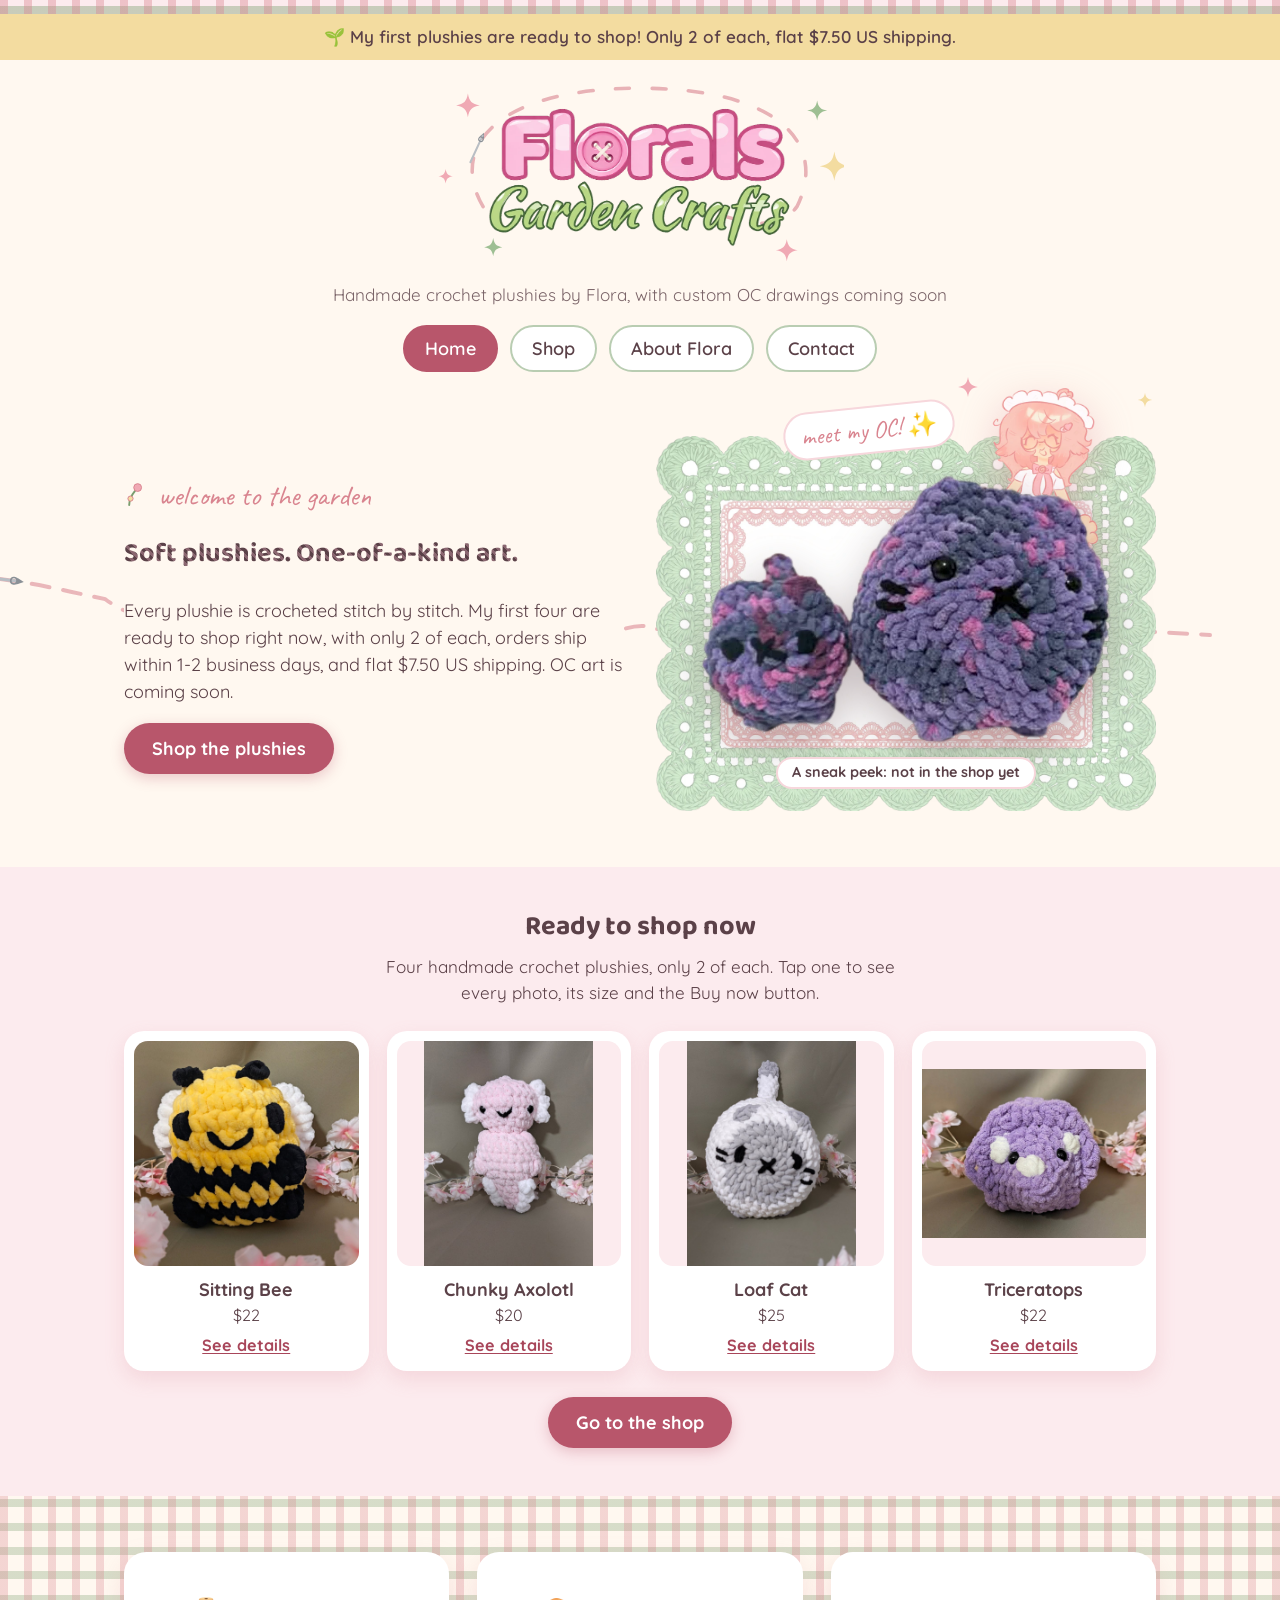
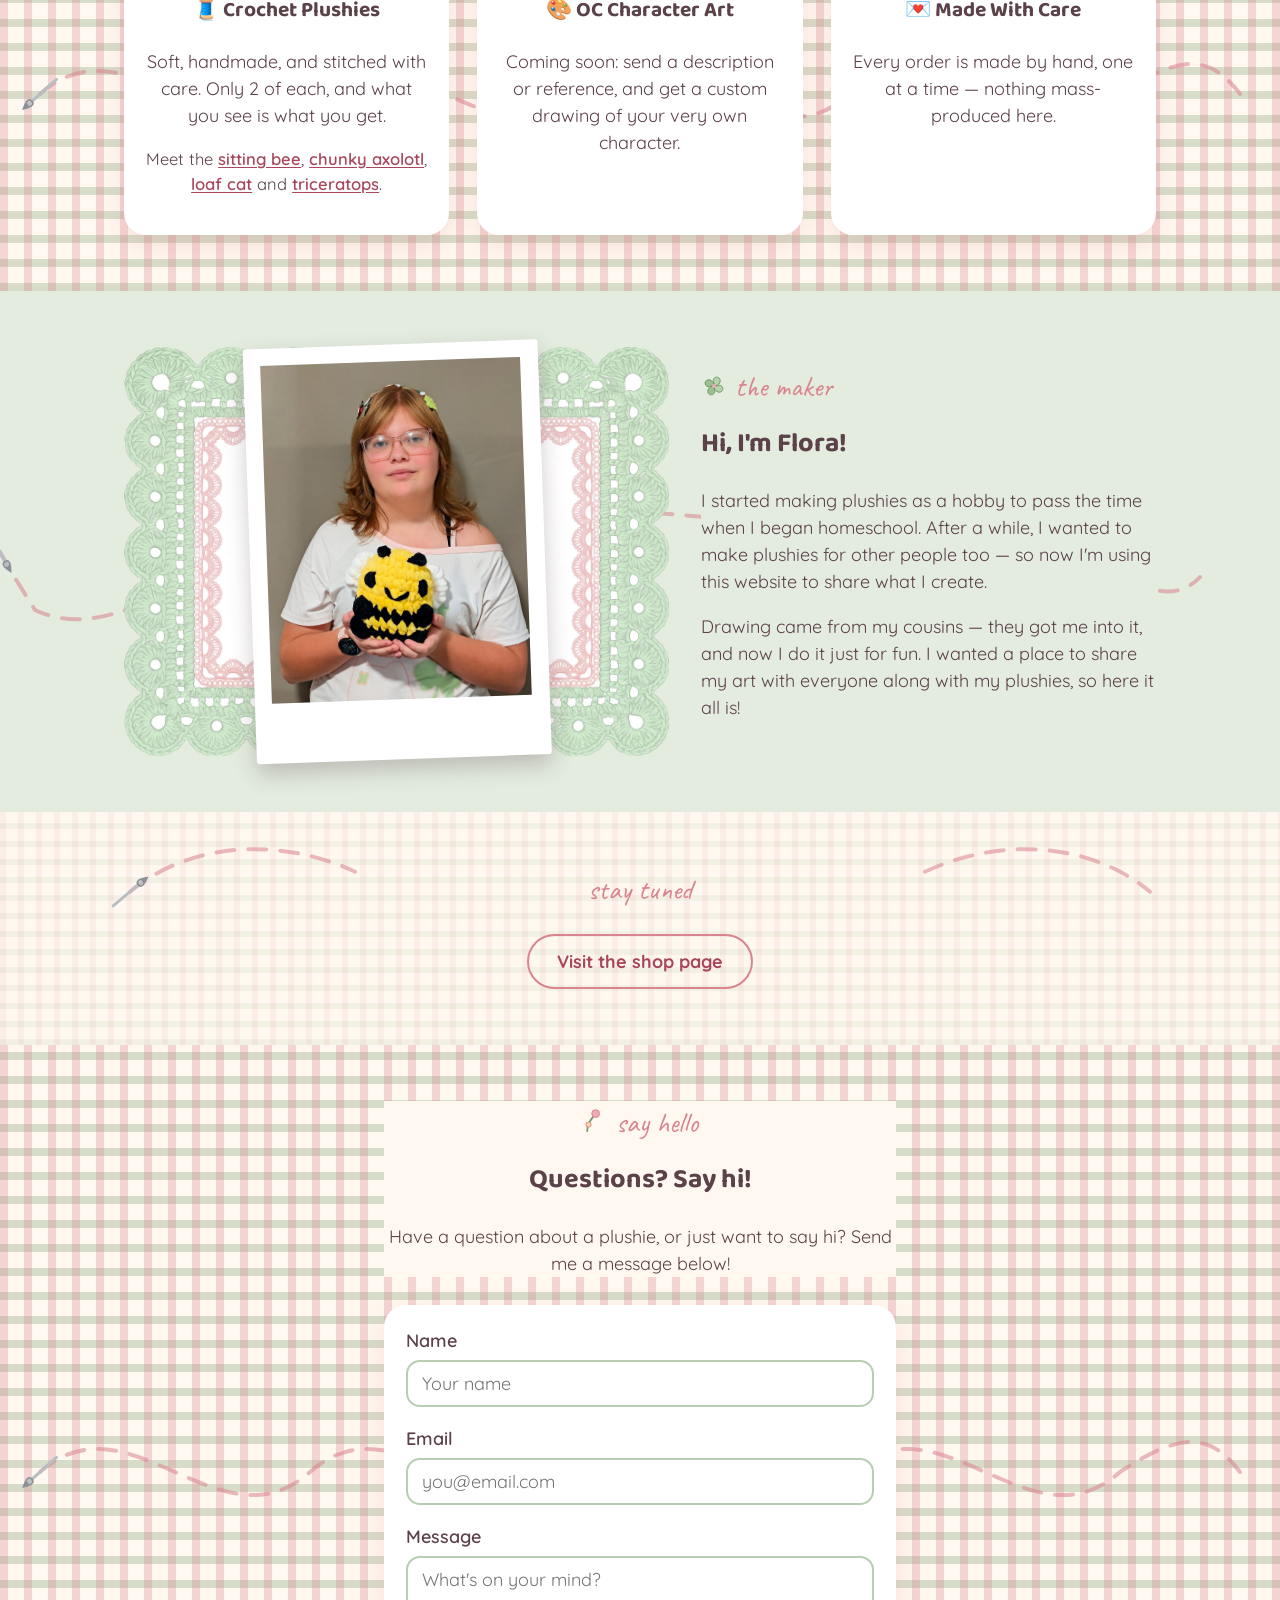
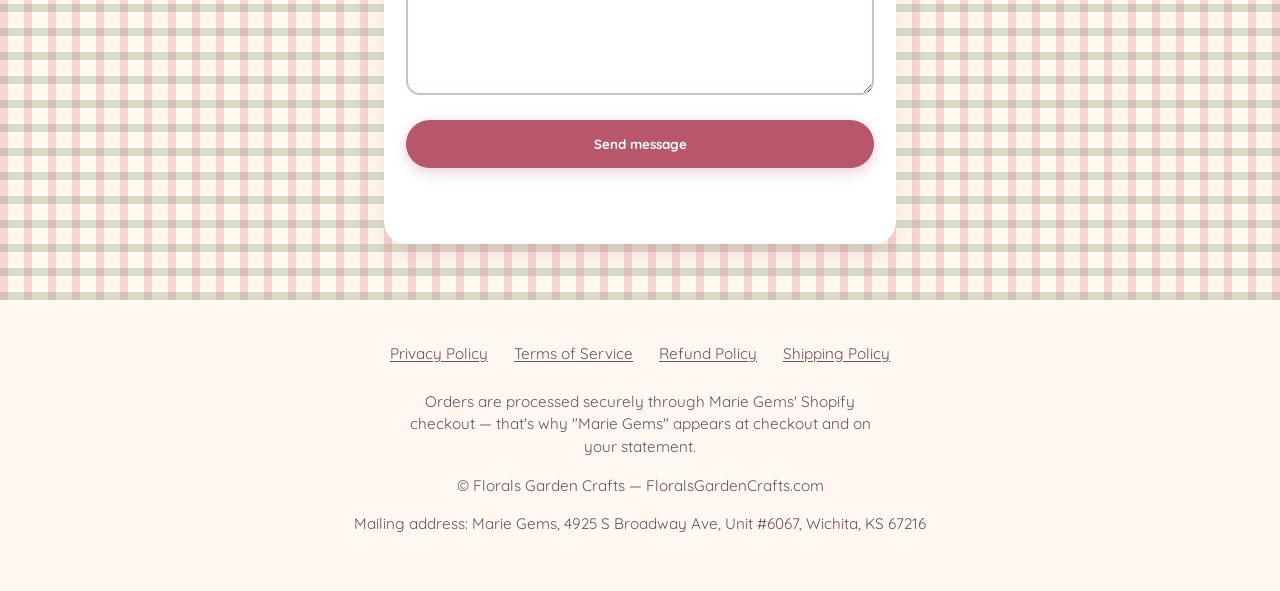
==== commit 206e109c: "Add Pinterest domain verification meta tag to every page" ====
--- a/index.html
+++ b/index.html
@@ -1,6 +1,7 @@
 <!DOCTYPE html>
 <html lang="en">
 <head>
+<meta name="p:domain_verify" content="733223d388e5ca32b234dba8e64383e3"/>
 <meta charset="UTF-8">
 <meta name="viewport" content="width=device-width, initial-scale=1.0">
 <title>Handmade Crochet Plushies by Flora | Florals Garden Crafts</title>
